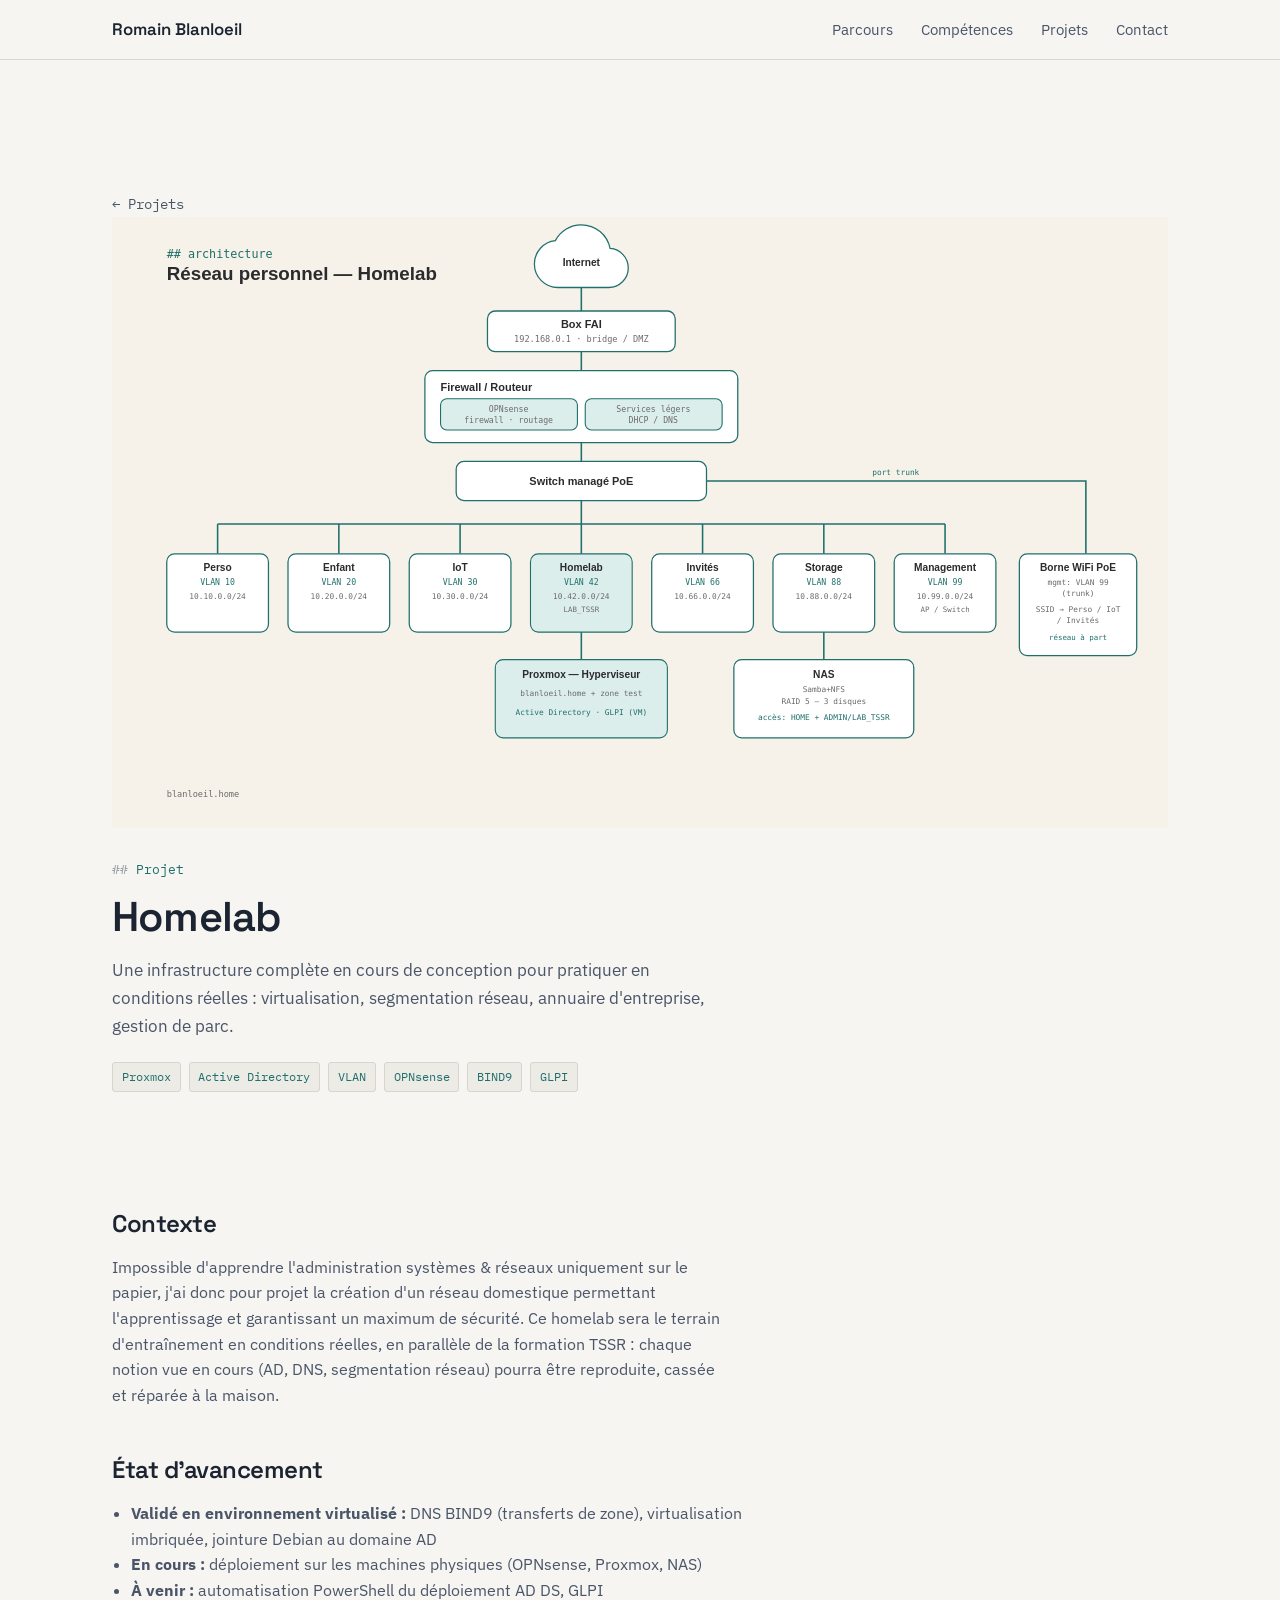
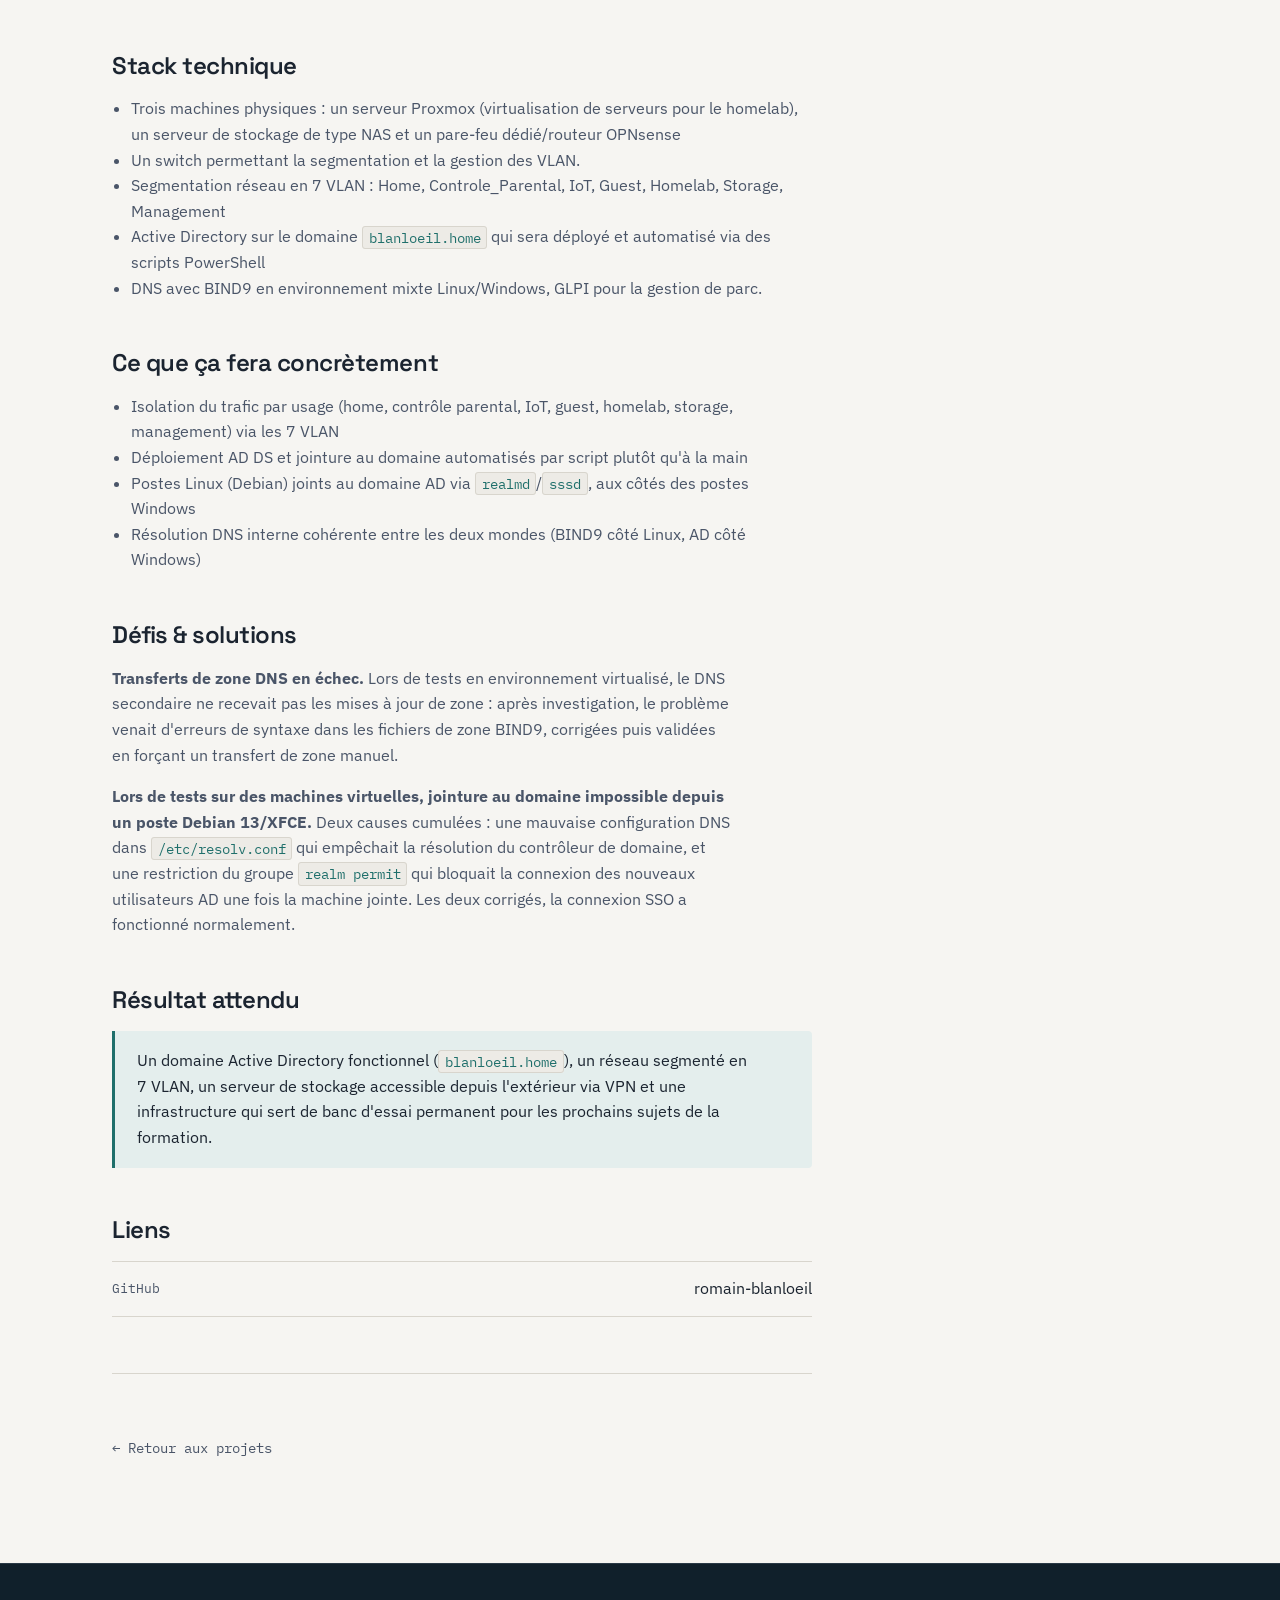
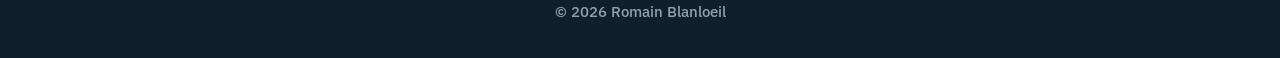
==== projets/homelab.html @ 24b36ffc "Update homelab.html with progress and corrections" ====
<!DOCTYPE html>
<html lang="fr">
<head>
<meta charset="UTF-8">
<meta name="viewport" content="width=device-width, initial-scale=1">
<title>Projet — Homelab — Romain Blanloeil</title>
<meta name="description" content="Infrastructure homelab personnelle : Proxmox, Active Directory, segmentation VLAN, BIND9, GLPI.">
<link rel="stylesheet" href="../css/style.css">
</head>
<body>

<nav class="nav">
  <div class="wrap">
    <a class="nav-name" href="../index.html">Romain Blanloeil</a>

    <input type="checkbox" id="nav-toggle" class="nav-toggle-checkbox" aria-label="Ouvrir le menu">
    <label for="nav-toggle" class="nav-toggle-btn">
      <span></span>
      <span></span>
      <span></span>
    </label>

    <ul class="nav-links">
      <li><a href="../index.html#parcours">Parcours</a></li>
      <li><a href="../index.html#competences">Compétences</a></li>
      <li><a href="../index.html#projets">Projets</a></li>
      <li><a href="../index.html#contact">Contact</a></li>
    </ul>
  </div>
</nav>

<header class="section" style="padding-bottom:0;">
  <div class="wrap">
    <a class="project-back" href="../index.html#projets">&larr; Projets</a>

     <img class="project-hero-schema-reseau" src="../assets/img/reseau-homelab.svg" alt="Aperçu du schéma réseau">
    
    <div class="project-hero-head">
      <p class="section-label">Projet</p>
      <h1>Homelab</h1>
      <p class="project-synopsis">Une infrastructure complète en cours de conception pour pratiquer en conditions réelles : virtualisation, segmentation réseau, annuaire d'entreprise, gestion de parc.</p>
      <div class="project-hero-tags">
        <span class="tag">Proxmox</span>
        <span class="tag">Active Directory</span>
        <span class="tag">VLAN</span>
        <span class="tag">OPNsense</span>
        <span class="tag">BIND9</span>
        <span class="tag">GLPI</span>
      </div>
    </div>
  </div>
</header>

<section class="section">
  <div class="wrap">
    <div class="project-content">

      <h2>Contexte</h2>
      <p>Impossible d'apprendre l'administration systèmes &amp; réseaux uniquement sur le papier, j'ai donc pour projet la création d'un réseau domestique permettant l'apprentissage et garantissant un maximum de sécurité. Ce homelab sera le terrain d'entraînement en conditions réelles, en parallèle de la formation TSSR : chaque notion vue en cours (AD, DNS, segmentation réseau) pourra être reproduite, cassée et réparée à la maison.</p>

      <h2>État d'avancement</h2>
      <ul>
        <li><strong>Validé en environnement virtualisé :</strong> DNS BIND9 (transferts de zone), virtualisation imbriquée, jointure Debian au domaine AD</li>
        <li><strong>En cours :</strong> déploiement sur les machines physiques (OPNsense, Proxmox, NAS)</li>
        <li><strong>À venir :</strong> automatisation PowerShell du déploiement AD DS, GLPI</li>
      </ul>
      
      <h2>Stack technique</h2>
      <ul>
        <li>Trois machines physiques : un serveur Proxmox (virtualisation de serveurs pour le homelab), un serveur de stockage de type NAS et un pare-feu dédié/routeur OPNsense</li>
        <li>Un switch permettant la segmentation et la gestion des VLAN.</li>
        <li>Segmentation réseau en 7 VLAN : Home, Controle_Parental, IoT, Guest, Homelab, Storage, Management</li>
        <li>Active Directory sur le domaine <code>blanloeil.home</code> qui sera déployé et automatisé via des scripts PowerShell</li>
        <li>DNS avec BIND9 en environnement mixte Linux/Windows, GLPI pour la gestion de parc.</li>
      
      </ul>

      <h2>Ce que ça fera concrètement</h2>
      <ul>
        <li>Isolation du trafic par usage (home, contrôle parental, IoT, guest, homelab, storage, management) via les 7 VLAN</li>
        <li>Déploiement AD DS et jointure au domaine automatisés par script plutôt qu'à la main</li>
        <li>Postes Linux (Debian) joints au domaine AD via <code>realmd</code>/<code>sssd</code>, aux côtés des postes Windows</li>
        <li>Résolution DNS interne cohérente entre les deux mondes (BIND9 côté Linux, AD côté Windows)</li>
      </ul>

      <h2>Défis &amp; solutions</h2>
      <p><strong>Transferts de zone DNS en échec.</strong> Lors de tests en environnement virtualisé, le DNS secondaire ne recevait pas les mises à jour de zone : après investigation, le problème venait d'erreurs de syntaxe dans les fichiers de zone BIND9, corrigées puis validées en forçant un transfert de zone manuel.</p>
      <p><strong>Lors de tests sur des machines virtuelles, jointure au domaine impossible depuis un poste Debian 13/XFCE.</strong> Deux causes cumulées : une mauvaise configuration DNS dans <code>/etc/resolv.conf</code> qui empêchait la résolution du contrôleur de domaine, et une restriction du groupe <code>realm permit</code> qui bloquait la connexion des nouveaux utilisateurs AD une fois la machine jointe. Les deux corrigés, la connexion SSO a fonctionné normalement.</p>

      <h2>Résultat attendu</h2>
      <div class="project-result">
        <p>Un domaine Active Directory fonctionnel (<code>blanloeil.home</code>), un réseau segmenté en 7 VLAN, un serveur de stockage accessible depuis l'extérieur via VPN et une infrastructure qui sert de banc d'essai permanent pour les prochains sujets de la formation.</p>
      </div>

      <h2>Liens</h2>
      <div class="project-links-list">
        <a href="https://github.com/romain-blanloeil" target="_blank" rel="noopener">
          <span>GitHub</span>
          <span>romain-blanloeil</span>
        </a>
      </div>

      <div class="project-nav-footer">
        <a class="project-back" href="../index.html#projets">&larr; Retour aux projets</a>
      </div>
    </div>
  </div>
</section>

<footer>
  <div class="wrap">
    <p>© 2026 Romain Blanloeil</p>
  </div>
</footer>
  
  <script>
  window.va = window.va || function () { (window.va.q = window.va.q || []).push(arguments); };
</script>
<script defer src="/_vercel/insights/script.js"></script>

</body>
  
</html>
---- css/style.css ----
/* ============================================
   ROMAIN BLANLOEIL — PORTFOLIO
   ============================================ */

/* Import de Space Grotesk pour les titres, IBM Plex Sans pour le corps, IBM Plex Mono pour le code */
@import url('https://fonts.googleapis.com/css2?family=IBM+Plex+Mono:wght@400;500&family=IBM+Plex+Sans:wght@400;500;600&family=Space+Grotesk:wght@500;600;700&display=swap');

:root {
  /* Couleurs */
  --paper:        #F6F5F2;
  --paper-dim:    #EDEBE6;
  --ink:          #1B2430;
  --ink-soft:     #4A5568;
  --teal:         #1F6F6B;
  --teal-soft:    #E4EEED;
  --anthracite:   #10202B;
  --anthracite-2: #16303F;
  --line:         #D8D5CD;
  --line-dark:    #2A3A47;

  /* Typo révisée : Space Grotesk pour les titres */
  --font-display: 'Space Grotesk', -apple-system, sans-serif;
  --font-body:    'IBM Plex Sans', -apple-system, sans-serif;
  --font-mono:    'IBM Plex Mono', 'Courier New', monospace;

  /* Rythme */
  --max-w: 1120px;
  --gap: clamp(1.25rem, 3vw, 2.5rem);
}

* { box-sizing: border-box; }

html {
  scroll-behavior: smooth;
}

@media (prefers-reduced-motion: reduce) {
  html { scroll-behavior: auto; }
  *, *::before, *::after {
    animation-duration: 0.01ms !important;
    transition-duration: 0.01ms !important;
  }
}

body {
  margin: 0;
  background: var(--paper);
  color: var(--ink);
  font-family: var(--font-body);
  font-size: 17px;
  line-height: 1.6;
  -webkit-font-smoothing: antialiased;
}

h1, h2, h3, h4 {
  font-family: var(--font-display);
  font-weight: 600; /* Ajusté pour Space Grotesk */
  line-height: 1.2;
  margin: 0;
  letter-spacing: -0.02em; /* Rend les titres plus compacts et modernes */
}

p { margin: 0 0 1em; max-width: 62ch; }

a {
  color: inherit;
  text-decoration: none;
}

img { max-width: 100%; display: block; }

:focus-visible {
  outline: 2px solid var(--teal);
  outline-offset: 3px;
}

.wrap {
  max-width: var(--max-w);
  margin: 0 auto;
  padding: 0 clamp(1.25rem, 4vw, 2rem);
}

.section {
  padding: clamp(3.5rem, 8vw, 6.5rem) 0;
}

.section-label {
  font-family: var(--font-mono);
  font-size: 0.8rem;
  color: var(--teal);
  margin: 0 0 0.75rem;
}

.section-label::before {
  content: '## ';
  color: var(--ink-soft);
  opacity: 0.55;
}

/* ---------- NAV ---------- */
.nav {
  position: sticky;
  top: 0;
  z-index: 50;
  background: rgba(246, 245, 242, 0.95);
  backdrop-filter: blur(6px);
  border-bottom: 1px solid var(--line);
}

.nav .wrap {
  display: flex;
  align-items: center;
  justify-content: space-between;
  padding-top: 1rem;
  padding-bottom: 1rem;
}

.nav-name {
  font-family: var(--font-display);
  font-weight: 600;
  font-size: 1.05rem;
  z-index: 60;
}

.nav-links {
  display: flex;
  gap: clamp(1rem, 3vw, 1.75rem);
  list-style: none;
  margin: 0;
  padding: 0;
  font-size: 0.92rem;
}

.nav-links a {
  color: var(--ink-soft);
  border-bottom: 1px solid transparent;
  padding-bottom: 2px;
  transition: color 0.15s, border-color 0.15s;
}

.nav-links a:hover,
.nav-links a:focus-visible {
  color: var(--teal);
  border-color: var(--teal);
}

/* Navigation Mobile (Pure CSS Toggle) */
.nav-toggle-checkbox { display: none; }
.nav-toggle-btn { display: none; cursor: pointer; z-index: 60; }

@media (max-width: 700px) {
  .nav-toggle-btn {
    display: flex;
    flex-direction: column;
    gap: 5px;
  }

  .nav-toggle-btn span {
    width: 24px;
    height: 2px;
    background-color: var(--ink);
    transition: transform 0.2s, opacity 0.2s;
  }

  .nav-links {
    display: flex;
    flex-direction: column;
    position: absolute;
    top: 100%;
    left: 0;
    right: 0;
    background: var(--paper);
    border-bottom: 1px solid var(--line);
    padding: 1.5rem 2rem;
    gap: 1.2rem;
    transform: translateY(-150%);
    transition: transform 0.3s ease-in-out;
    opacity: 0;
    pointer-events: none;
  }

  .nav-toggle-checkbox:checked ~ .nav-links {
    transform: translateY(0);
    opacity: 1;
    pointer-events: auto;
  }

  .nav-toggle-checkbox:checked ~ .nav-toggle-btn span:nth-child(1) {
    transform: translateY(7px) rotate(45deg);
  }
  .nav-toggle-checkbox:checked ~ .nav-toggle-btn span:nth-child(2) {
    opacity: 0;
  }
  .nav-toggle-checkbox:checked ~ .nav-toggle-btn span:nth-child(3) {
    transform: translateY(-7px) rotate(-45deg);
  }
}

/* ---------- HERO ---------- */
.hero {
  padding-top: clamp(3rem, 8vw, 5rem);
  padding-bottom: clamp(3rem, 8vw, 5rem);
}

.hero .wrap {
  display: grid;
  grid-template-columns: 1.3fr 0.9fr;
  gap: var(--gap);
  align-items: center;
}

@media (max-width: 800px) {
  .hero .wrap {
    grid-template-columns: 1fr;
  }
  .hero-photo { order: -1; max-width: 220px; margin: 0 0 1.5rem; }
}

.hero-eyebrow {
  font-family: var(--font-mono);
  font-size: 0.82rem;
  color: var(--teal);
  margin-bottom: 1rem;
}

.hero h1 {
  font-size: clamp(2rem, 4.2vw, 3.2rem);
  letter-spacing: -0.02em;
  max-width: 17ch;
}

.hero h1 .accent {
  color: var(--teal);
}

.hero-sub {
  margin-top: 1.4rem;
  font-size: 1.08rem;
  color: var(--ink-soft);
  max-width: 46ch;
}

.hero-tags {
  display: flex;
  flex-wrap: wrap;
  gap: 0.5rem;
  margin-top: 1.6rem;
}

.tag {
  font-family: var(--font-mono);
  font-size: 0.78rem;
  color: var(--teal);
  border: 1px solid var(--line);
  padding: 0.25rem 0.55rem;
  border-radius: 3px;
  background: var(--paper-dim);
}

.hero-cta {
  display: flex;
  flex-wrap: wrap;
  gap: 0.9rem;
  margin-top: 2.2rem;
}

.btn {
  display: inline-flex;
  align-items: center;
  gap: 0.5rem;
  font-family: var(--font-body);
  font-size: 0.95rem;
  font-weight: 500;
  padding: 0.75rem 1.4rem;
  border-radius: 3px;
  border: 1px solid transparent;
  cursor: pointer;
  transition: transform 0.12s ease, background 0.15s;
}

.btn:hover { transform: translateY(-1px); }

.btn-primary {
  background: var(--anthracite);
  color: var(--paper);
}
.btn-primary:hover { background: var(--anthracite-2); }

.btn-outline {
  background: transparent;
  border-color: var(--ink);
  color: var(--ink);
}
.btn-outline:hover { background: var(--paper-dim); }

.hero-photo {
  justify-self: center;
  max-width: 320px;
  width: 100%;
}

.hero-photo img {
  width: 100%;
  height: auto;
  aspect-ratio: 1 / 1;
  object-fit: cover;
  object-position: center 30%;
  border-radius: 6px;
  border: 1px solid var(--line);
}

/* ---------- PARCOURS (timeline) ---------- */
.timeline {
  list-style: none;
  margin: 2.5rem 0 0;
  padding: 0;
  border-left: 1px solid var(--line);
}

.timeline-item {
  position: relative;
  padding: 0 0 2.5rem 2.2rem;
}

.timeline-item:last-child { padding-bottom: 0; }

.timeline-num {
  position: absolute;
  left: -0.86rem;
  top: 0;
  width: 1.7rem;
  height: 1.7rem;
  border-radius: 50%;
  background: var(--paper);
  border: 1px solid var(--teal);
  color: var(--teal);
  font-family: var(--font-mono);
  font-size: 0.72rem;
  display: flex;
  align-items: center;
  justify-content: center;
}

.timeline-period {
  font-family: var(--font-mono);
  font-size: 0.8rem;
  color: var(--teal);
  margin-bottom: 0.3rem;
}

.timeline-item h3 {
  font-size: 1.2rem;
  margin-bottom: 0.4rem;
}

.timeline-item p { color: var(--ink-soft); margin-bottom: 0; }

/* ---------- COMPETENCES ---------- */
.skills-grid {
  display: grid;
  grid-template-columns: repeat(3, 1fr);
  gap: 1px;
  background: var(--line);
  border: 1px solid var(--line);
  margin-top: 2.5rem;
}

@media (max-width: 760px) {
  .skills-grid { grid-template-columns: repeat(2, 1fr); }
}

@media (max-width: 480px) {
  .skills-grid { grid-template-columns: 1fr; }
}

.skill-card {
  background: var(--paper);
  padding: 1.5rem;
}

.skill-card h3 {
  font-size: 0.95rem;
  font-family: var(--font-mono);
  font-weight: 500;
  color: var(--teal);
  margin-bottom: 0.8rem;
}

.skill-card ul {
  margin: 0;
  padding: 0;
  list-style: none;
  color: var(--ink-soft);
  font-size: 0.94rem;
}

.skill-card li { padding: 0.2rem 0; }

.softskills {
  margin-top: var(--gap);
  padding-top: var(--gap);
  border-top: 1px solid var(--line);
  display: grid;
  grid-template-columns: repeat(auto-fit, minmax(220px, 1fr));
  gap: 1.5rem;
}

.softskill h4 {
  font-size: 1.05rem;
  font-weight: 600;
  margin-bottom: 0.3rem;
}

.softskill p {
  font-size: 0.92rem;
  color: var(--ink-soft);
  margin: 0;
}

/* ---------- CERTIFICATIONS ---------- */
.certs {
  margin-top: var(--gap);
  padding-top: var(--gap);
  border-top: 1px solid var(--line);
}

.certs h3 {
  font-size: 1.3rem;
  margin-top: 0.3rem;
}

.certs-grid {
  display: grid;
  grid-template-columns: repeat(auto-fit, minmax(200px, 1fr));
  gap: 1rem;
  margin-top: 1.5rem;
}

.cert-card {
  border: 1px solid var(--line);
  padding: 1.2rem;
  border-radius: 4px;
  background: var(--paper);
}

.cert-card .cert-name {
  font-weight: 600;
  margin-bottom: 0.5rem;
  display: flex;
  align-items: baseline;
  gap: 0.5rem;
}

.cert-card .cert-name::before {
  content: '- [ ]';
  font-family: var(--font-mono);
  font-weight: 400;
  color: var(--line-dark);
  font-size: 0.85rem;
}

.cert-status {
  display: inline-flex;
  align-items: center;
  gap: 0.4rem;
  font-family: var(--font-mono);
  font-size: 0.76rem;
  color: var(--ink-soft);
}

.cert-status.status-cours {
  color: var(--teal);
  font-weight: 500;
}

.cert-status.status-projet {
  color: var(--ink-soft);
}

.cert-status.status-standby {
  color: var(--ink-soft);
  opacity: 0.7;
  font-style: italic;
}

/* ---------- PROJETS ---------- */
.projects-grid {
  display: grid;
  grid-template-columns: repeat(auto-fit, minmax(280px, 1fr));
  gap: 1.5rem;
  margin-top: 2.5rem;
}

.project-card {
  border: 1px solid var(--line);
  border-radius: 4px;
  overflow: hidden;
  background: var(--paper);
  display: flex;
  flex-direction: column;
  box-shadow: 0 4px 12px rgba(0, 0, 0, 0.05);
  transition: border-color 0.15s, transform 0.15s, box-shadow 0.15s;
}

.project-card:hover,
.project-card:focus-visible {
  border-color: var(--teal);
  transform: translateY(-2px);
  box-shadow: 0 8px 20px rgba(0, 0, 0, 0.1);
}

.project-thumb {
  aspect-ratio: 16 / 10;
  background: var(--anthracite);
  display: flex;
  align-items: center;
  justify-content: center;
  color: var(--paper-dim);
  font-family: var(--font-mono);
  font-size: 0.85rem;
  border-bottom: 1px solid var(--line);
  overflow: hidden;
}

.project-thumb img {
  width: 100%;
  height: 100%;
  object-fit: cover;
  display: block;
}

.project-body {
  padding: 1.3rem;
  flex: 1;
  display: flex;
  flex-direction: column;
}

.project-body h3 {
  font-size: 1.15rem;
  margin-bottom: 0.5rem;
}

.project-body p {
  font-size: 0.93rem;
  color: var(--ink-soft);
  flex: 1;
}

.project-tags {
  display: flex;
  flex-wrap: wrap;
  gap: 0.4rem;
  margin-top: 1rem;
}

.project-tags .tag { font-size: 0.72rem; padding: 0.2rem 0.5rem; }

/* ---------- CONTACT ---------- */
.contact {
  background: var(--anthracite);
  color: var(--paper);
}

.contact .section-label { color: #7FC6C2; }

.contact h2 { color: var(--paper); }

.contact-intro {
  color: #B8C4CC;
  max-width: 50ch;
  margin-top: 0.8rem;
}

.contact-grid {
  display: grid;
  grid-template-columns: 1fr 1fr;
  gap: var(--gap);
  margin-top: 2.5rem;
}

@media (max-width: 760px) {
  .contact-grid { grid-template-columns: 1fr; }
}

.contact form {
  display: flex;
  flex-direction: column;
  gap: 1rem;
}

.field label {
  display: block;
  font-family: var(--font-mono);
  font-size: 0.78rem;
  color: #8FA3AF;
  margin-bottom: 0.4rem;
}

.field input,
.field textarea {
  width: 100%;
  background: var(--anthracite-2);
  border: 1px solid var(--line-dark);
  color: var(--paper);
  padding: 0.7rem 0.85rem;
  border-radius: 3px;
  font-family: var(--font-body);
  font-size: 0.95rem;
}

.field textarea { resize: vertical; min-height: 110px; }

.field input:focus-visible,
.field textarea:focus-visible {
  outline: 2px solid var(--teal);
  outline-offset: 1px;
}

.contact .btn-primary {
  background: var(--teal);
  align-self: flex-start;
}
.contact .btn-primary:hover { background: #26847F; }

.contact-links {
  display: flex;
  flex-direction: column;
  gap: 1.1rem;
}

.contact-link {
  display: flex;
  justify-content: space-between;
  align-items: center;
  padding: 0.9rem 0;
  border-bottom: 1px solid var(--line-dark);
  font-size: 0.98rem;
}

.contact-link span:first-child { color: #8FA3AF; font-family: var(--font-mono); font-size: 0.8rem; }

.contact-link:hover span:last-child { color: #7FC6C2; }

footer {
  background: var(--anthracite);
  color: #8FA3AF;
  padding: 2.2rem 0;
  border-top: 1px solid var(--line-dark);
  text-align: center;
}

footer p {
  margin: 0 auto;
  max-width: 100%;
  font-size: 0.92rem;
  font-weight: 500;
}

/* ============================================
   PAGES PROJETS DÉDIÉES
   ============================================ */

.project-back {
  display: inline-flex;
  align-items: center;
  gap: 0.4rem;
  font-family: var(--font-mono);
  font-size: 0.85rem;
  color: var(--ink-soft);
  margin-top: 2rem;
  transition: color 0.15s;
}

.project-back:hover { color: var(--teal); }

.project-hero-banner {
  width: 100%;
  aspect-ratio: 16 / 9;
  object-fit: cover;
  border-radius: 6px;
  border: 1px solid var(--line);
  margin-top: 1.5rem;
}

.project-hero-banner-placeholder {
  width: 100%;
  aspect-ratio: 16 / 9;
  border-radius: 6px;
  border: 1px solid var(--line);
  margin-top: 1.5rem;
  background: var(--anthracite);
  color: var(--paper-dim);
  display: flex;
  align-items: center;
  justify-content: center;
  font-family: var(--font-mono);
  font-size: 0.9rem;
  text-align: center;
  padding: 1rem;
}

.project-hero-head {
  margin-top: 2rem;
  max-width: 70ch;
}

.project-hero-head h1 {
  font-size: clamp(1.8rem, 3.6vw, 2.6rem);
}

.project-synopsis {
  font-size: 1.08rem;
  color: var(--ink-soft);
  margin-top: 0.9rem;
}

.project-hero-tags {
  display: flex;
  flex-wrap: wrap;
  gap: 0.5rem;
  margin-top: 1.4rem;
}

.project-content {
  max-width: 70ch;
  margin-top: 1rem;
}

.project-content h2 {
  font-size: 1.5rem;
  margin-top: 3rem;
  margin-bottom: 1rem;
}

.project-content h2:first-of-type { margin-top: 0; }

.project-content p,
.project-content li {
  color: var(--ink-soft);
  font-size: 1rem;
}

.project-content ul {
  margin: 0 0 1em;
  padding-left: 1.2rem;
}

.project-result {
  background: var(--teal-soft);
  border-left: 3px solid var(--teal);
  border-radius: 0 4px 4px 0;
  padding: 1.1rem 1.4rem;
  margin-top: 1rem;
}

.project-result p {
  color: var(--ink);
  margin: 0;
}

.project-links-list {
  display: flex;
  flex-direction: column;
  gap: 0;
  margin-top: 1rem;
  border-top: 1px solid var(--line);
}

.project-links-list a {
  display: flex;
  justify-content: space-between;
  align-items: center;
  padding: 0.9rem 0;
  border-bottom: 1px solid var(--line);
  font-size: 0.98rem;
  color: var(--ink);
  transition: color 0.15s;
}

.project-links-list a:hover { color: var(--teal); }

.project-links-list a span:first-child {
  font-family: var(--font-mono);
  font-size: 0.8rem;
  color: var(--ink-soft);
}

.project-nav-footer {
  margin-top: 3.5rem;
  padding-top: 2rem;
  border-top: 1px solid var(--line);
}

.project-content code {
  font-family: var(--font-mono);
  font-size: 0.88em;
  background: var(--paper-dim);
  border: 1px solid var(--line);
  border-radius: 3px;
  padding: 0.1rem 0.35rem;
  color: var(--teal);
}
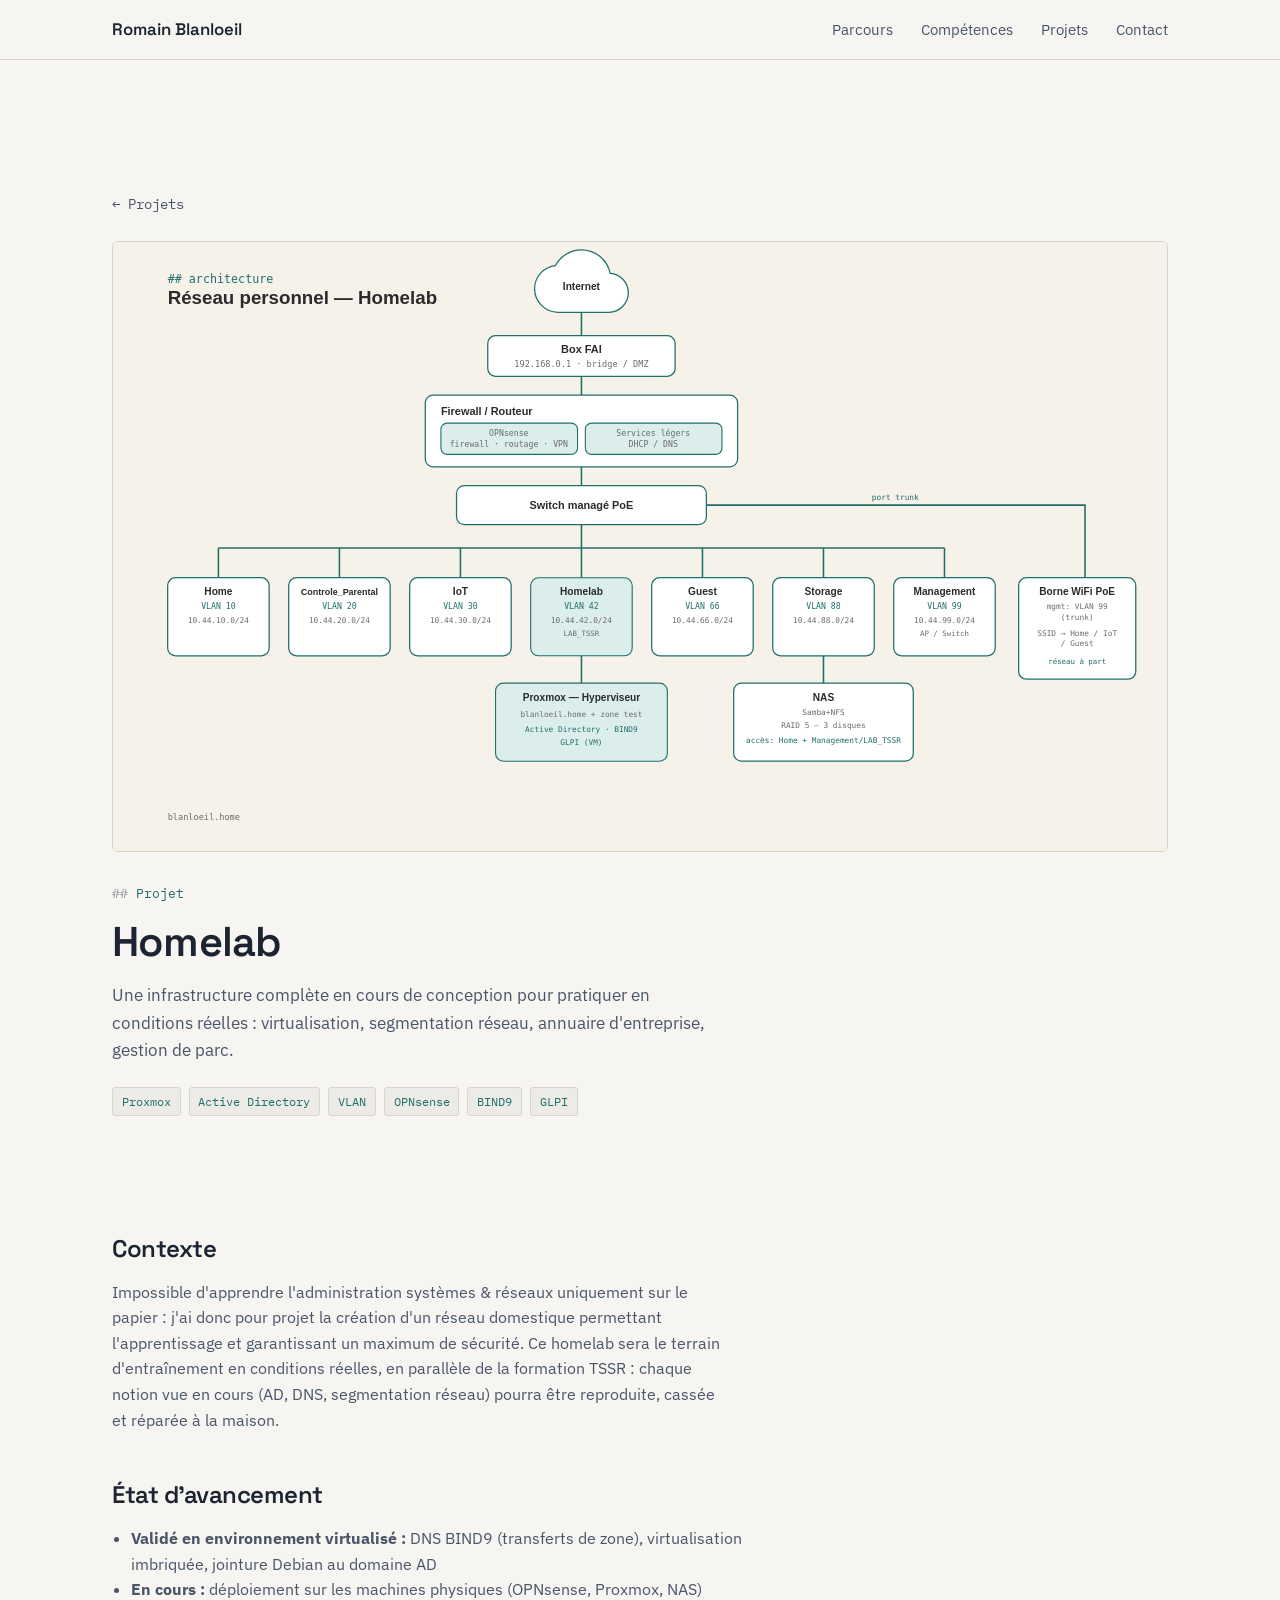
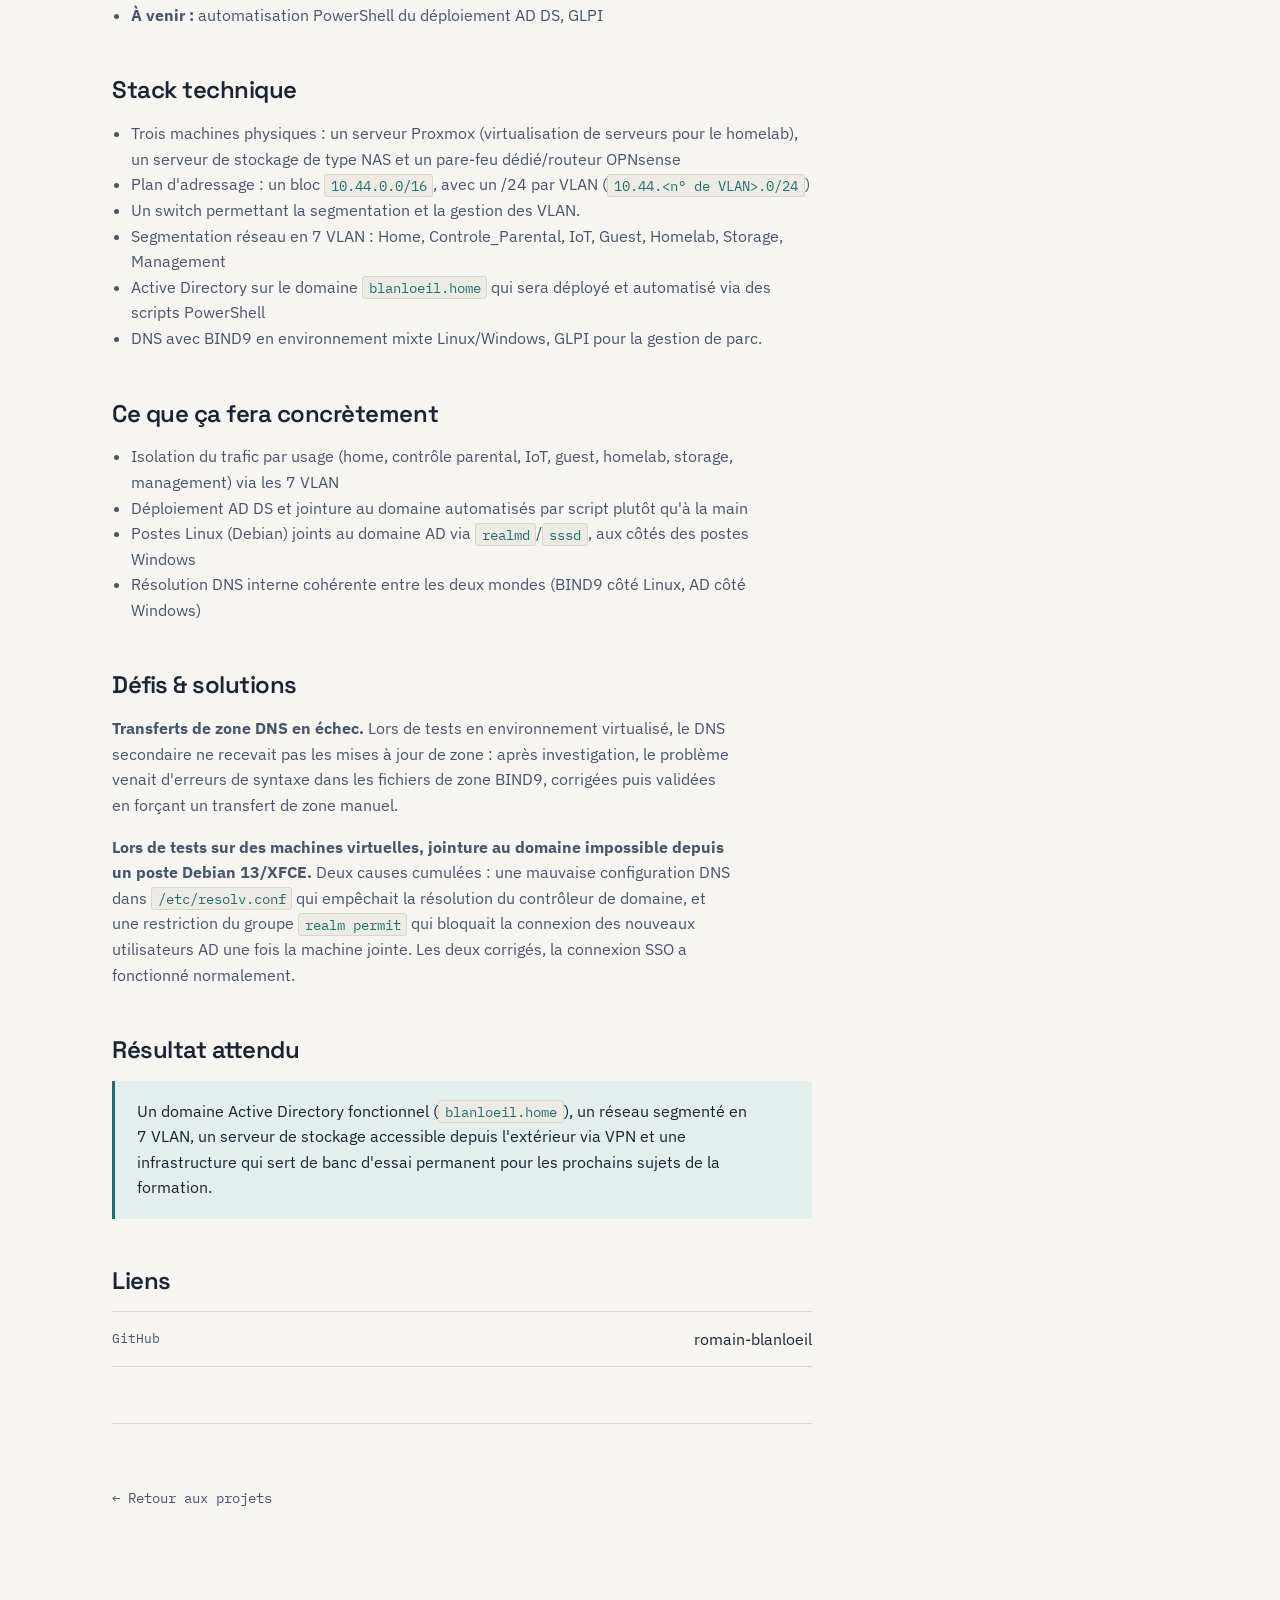
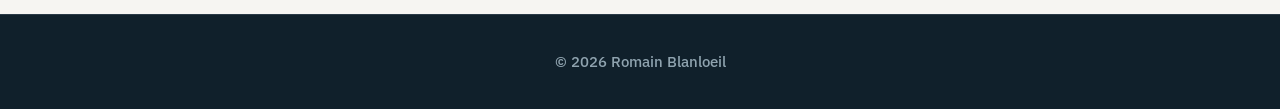
==== commit 11bac30a: "Refactor project description for clarity" ====
--- a/projets/homelab.html
+++ b/projets/homelab.html
@@ -56,7 +56,7 @@
     <div class="project-content">
 
       <h2>Contexte</h2>
-      <p>Impossible d'apprendre l'administration systèmes &amp; réseaux uniquement sur le papier, j'ai donc pour projet la création d'un réseau domestique permettant l'apprentissage et garantissant un maximum de sécurité. Ce homelab sera le terrain d'entraînement en conditions réelles, en parallèle de la formation TSSR : chaque notion vue en cours (AD, DNS, segmentation réseau) pourra être reproduite, cassée et réparée à la maison.</p>
+      <p>Impossible d'apprendre l'administration systèmes &amp; réseaux uniquement sur le papier : j'ai donc pour projet la création d'un réseau domestique permettant l'apprentissage et garantissant un maximum de sécurité. Ce homelab sera le terrain d'entraînement en conditions réelles, en parallèle de la formation TSSR : chaque notion vue en cours (AD, DNS, segmentation réseau) pourra être reproduite, cassée et réparée à la maison.</p>
 
       <h2>État d'avancement</h2>
       <ul>
@@ -68,6 +68,7 @@
       <h2>Stack technique</h2>
       <ul>
         <li>Trois machines physiques : un serveur Proxmox (virtualisation de serveurs pour le homelab), un serveur de stockage de type NAS et un pare-feu dédié/routeur OPNsense</li>
+        <li>Plan d'adressage : un bloc <code>10.44.0.0/16</code>, avec un /24 par VLAN (<code>10.44.&lt;n° de VLAN&gt;.0/24</code>)</li>
         <li>Un switch permettant la segmentation et la gestion des VLAN.</li>
         <li>Segmentation réseau en 7 VLAN : Home, Controle_Parental, IoT, Guest, Homelab, Storage, Management</li>
         <li>Active Directory sur le domaine <code>blanloeil.home</code> qui sera déployé et automatisé via des scripts PowerShell</li>
--- a/css/style.css
+++ b/css/style.css
@@ -529,6 +529,14 @@
   display: block;
 }
 
+.project-hero-schema-reseau {
+   width: 100%;
+   height: auto;
+   margin-top: 1.5rem;
+   border: 1px solid var(--line);
+   border-radius: 6px;
+}
+
 .project-body {
   padding: 1.3rem;
   flex: 1;
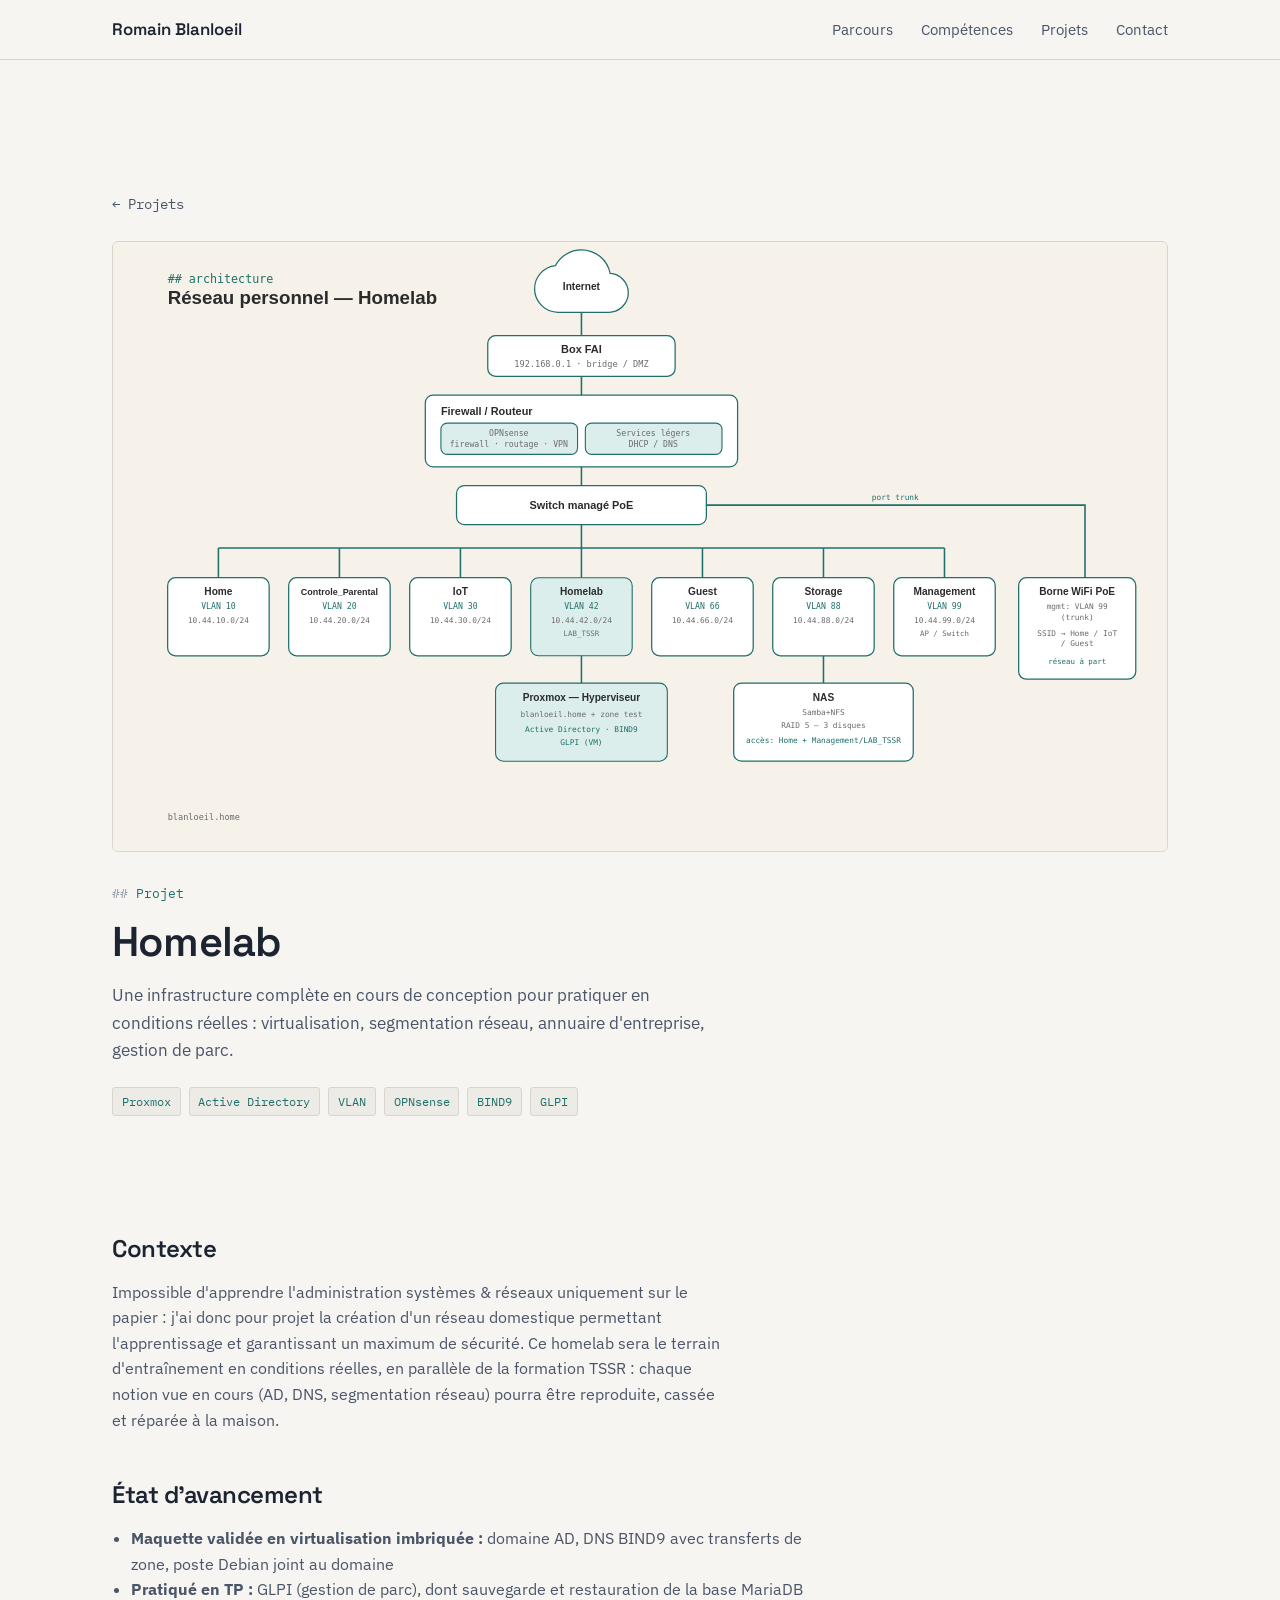
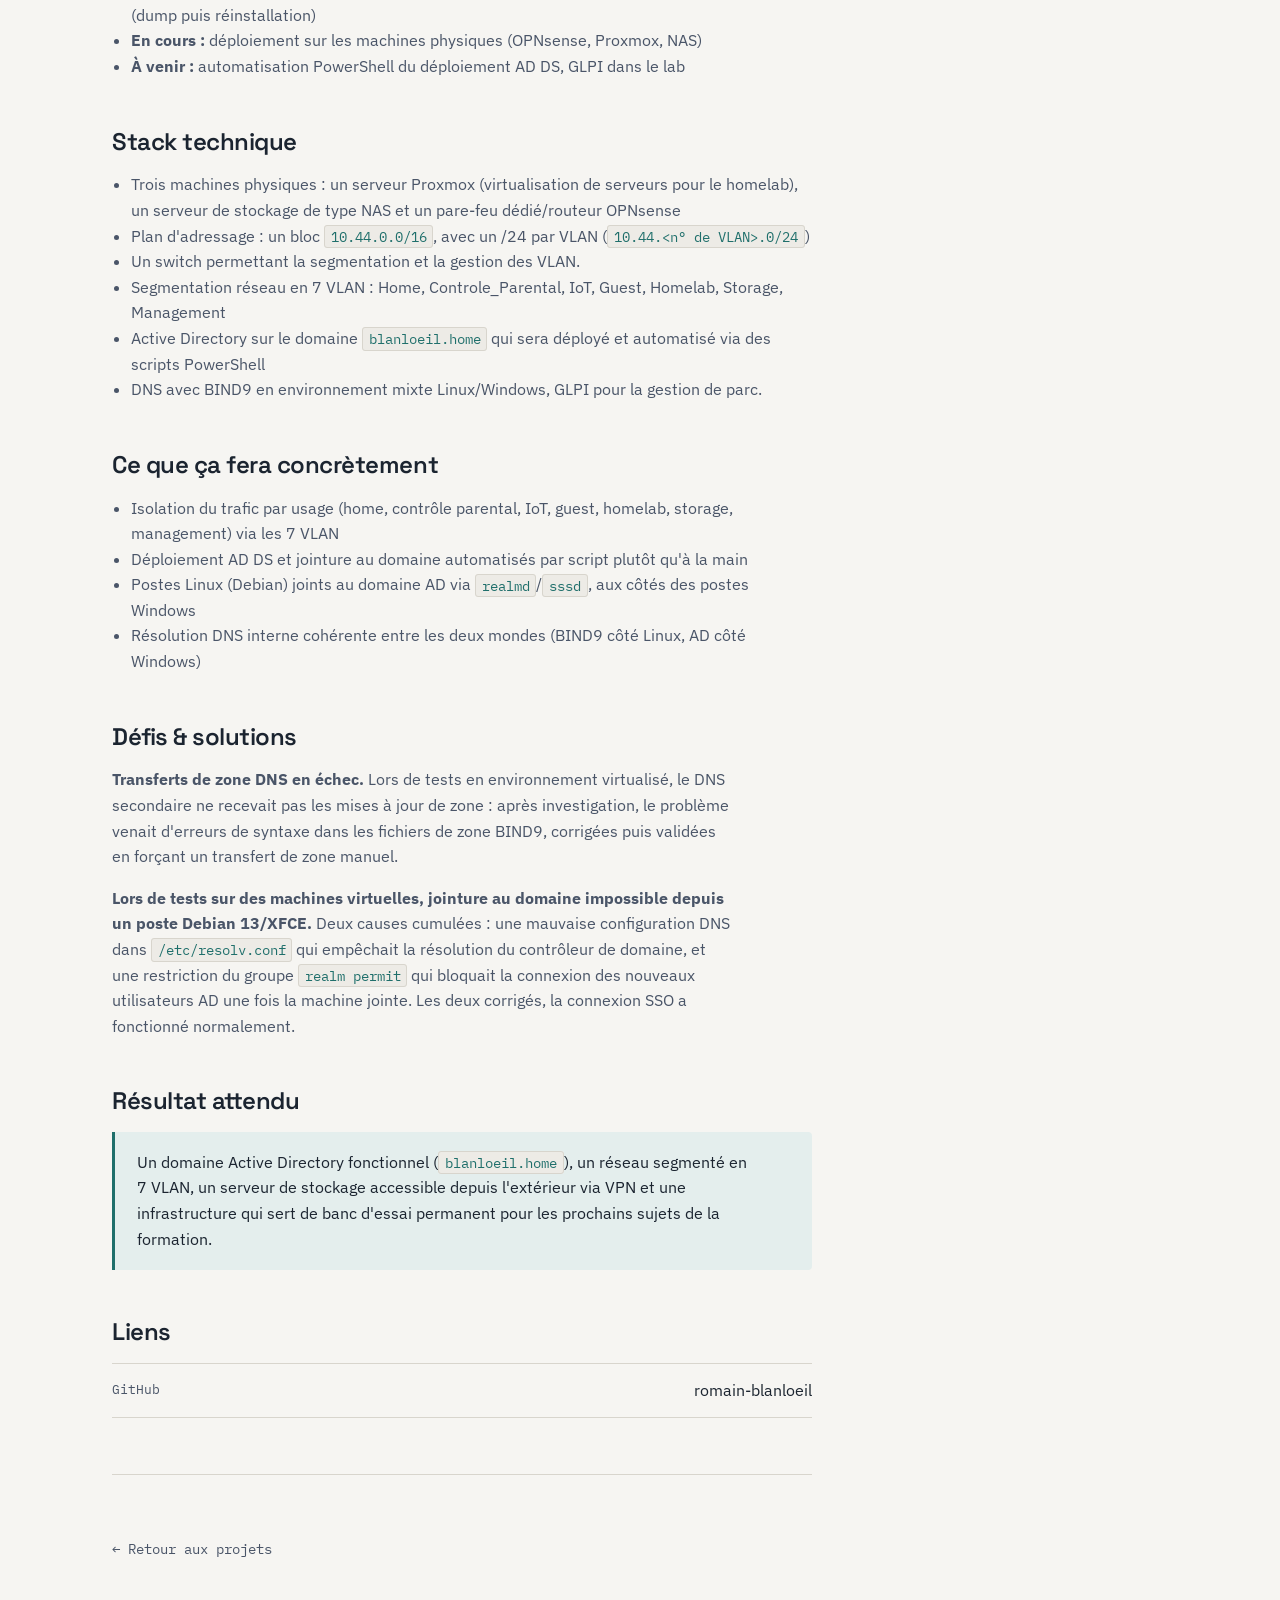
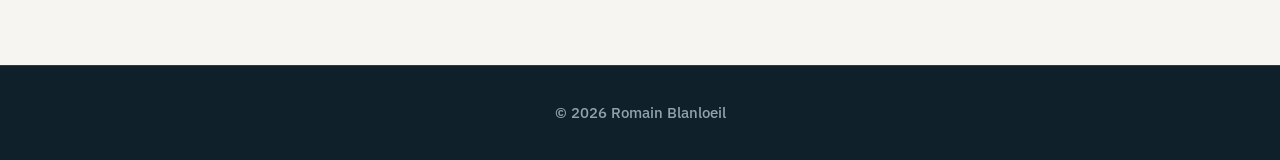
==== commit 9ac81fda: "Update progress description in homelab.html" ====
--- a/projets/homelab.html
+++ b/projets/homelab.html
@@ -60,9 +60,10 @@
 
       <h2>État d'avancement</h2>
       <ul>
-        <li><strong>Validé en environnement virtualisé :</strong> DNS BIND9 (transferts de zone), virtualisation imbriquée, jointure Debian au domaine AD</li>
+        <li><strong>Maquette validée en virtualisation imbriquée :</strong> domaine AD, DNS BIND9 avec transferts de zone, poste Debian joint au domaine</li>
+        <li><strong>Pratiqué en TP :</strong> GLPI (gestion de parc), dont sauvegarde et restauration de la base MariaDB (dump puis réinstallation)</li>
         <li><strong>En cours :</strong> déploiement sur les machines physiques (OPNsense, Proxmox, NAS)</li>
-        <li><strong>À venir :</strong> automatisation PowerShell du déploiement AD DS, GLPI</li>
+        <li><strong>À venir :</strong> automatisation PowerShell du déploiement AD DS, GLPI dans le lab</li>
       </ul>
       
       <h2>Stack technique</h2>
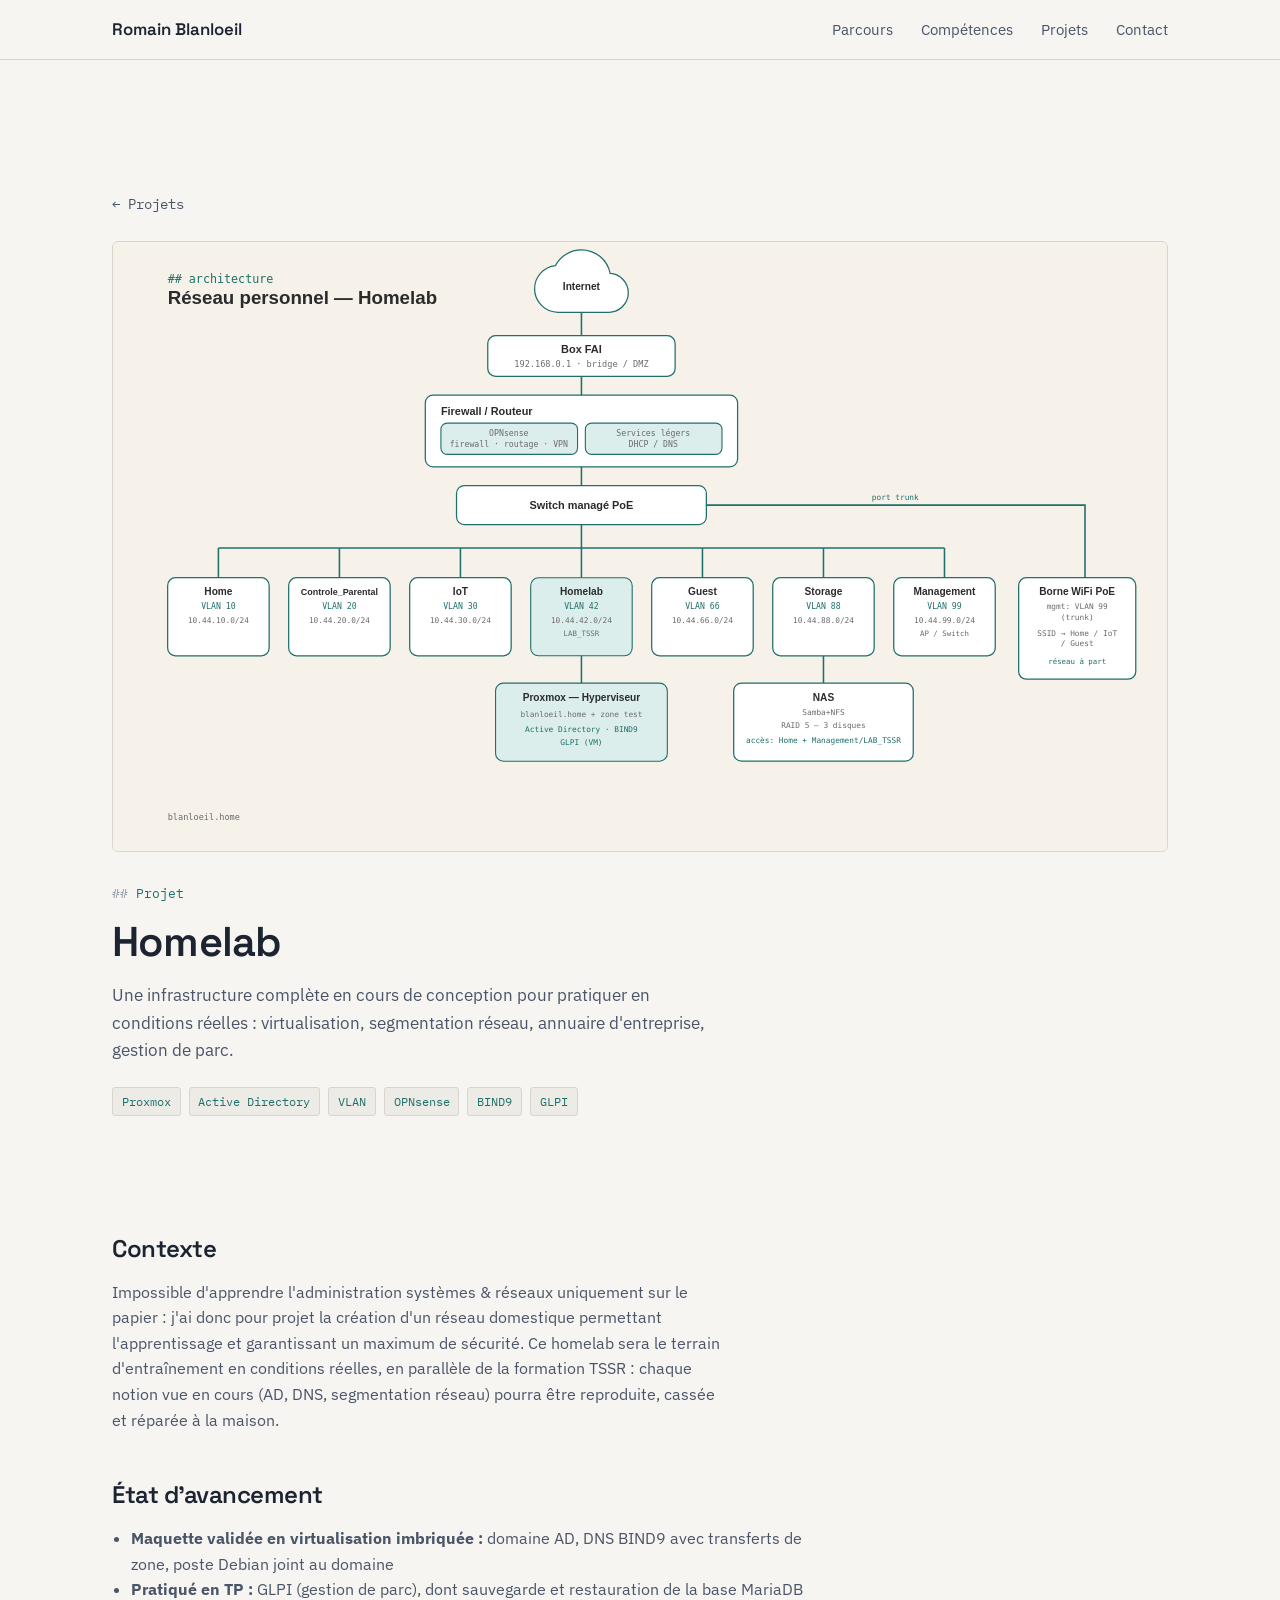
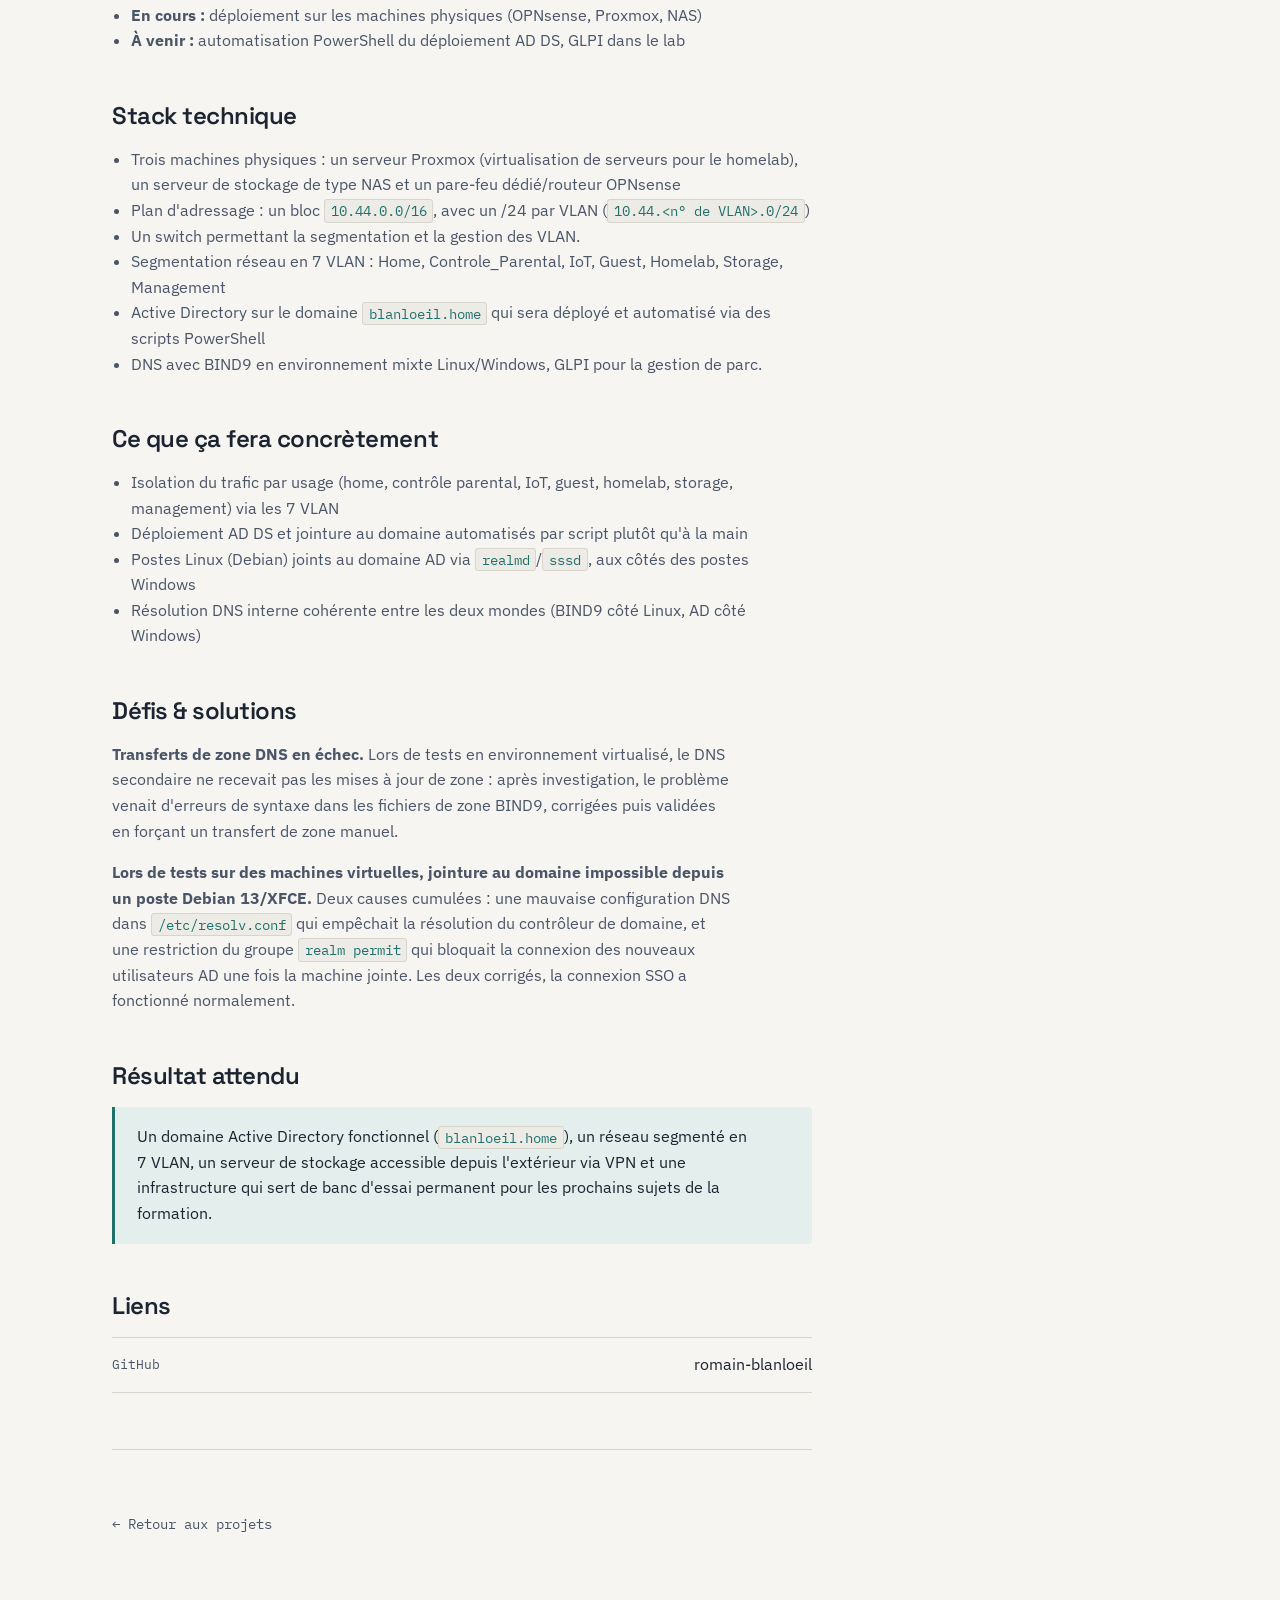
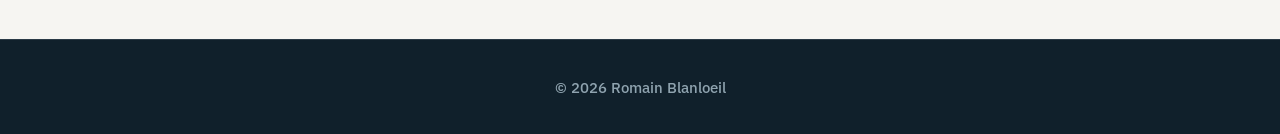
==== commit 5968419a: "Simplify GLPI backup description in homelab.html Removed redundant details about MariaDB backup proc" ====
--- a/projets/homelab.html
+++ b/projets/homelab.html
@@ -61,7 +61,7 @@
       <h2>État d'avancement</h2>
       <ul>
         <li><strong>Maquette validée en virtualisation imbriquée :</strong> domaine AD, DNS BIND9 avec transferts de zone, poste Debian joint au domaine</li>
-        <li><strong>Pratiqué en TP :</strong> GLPI (gestion de parc), dont sauvegarde et restauration de la base MariaDB (dump puis réinstallation)</li>
+        <li><strong>Pratiqué en TP :</strong> GLPI (gestion de parc), dont sauvegarde et restauration de la base MariaDB</li>
         <li><strong>En cours :</strong> déploiement sur les machines physiques (OPNsense, Proxmox, NAS)</li>
         <li><strong>À venir :</strong> automatisation PowerShell du déploiement AD DS, GLPI dans le lab</li>
       </ul>
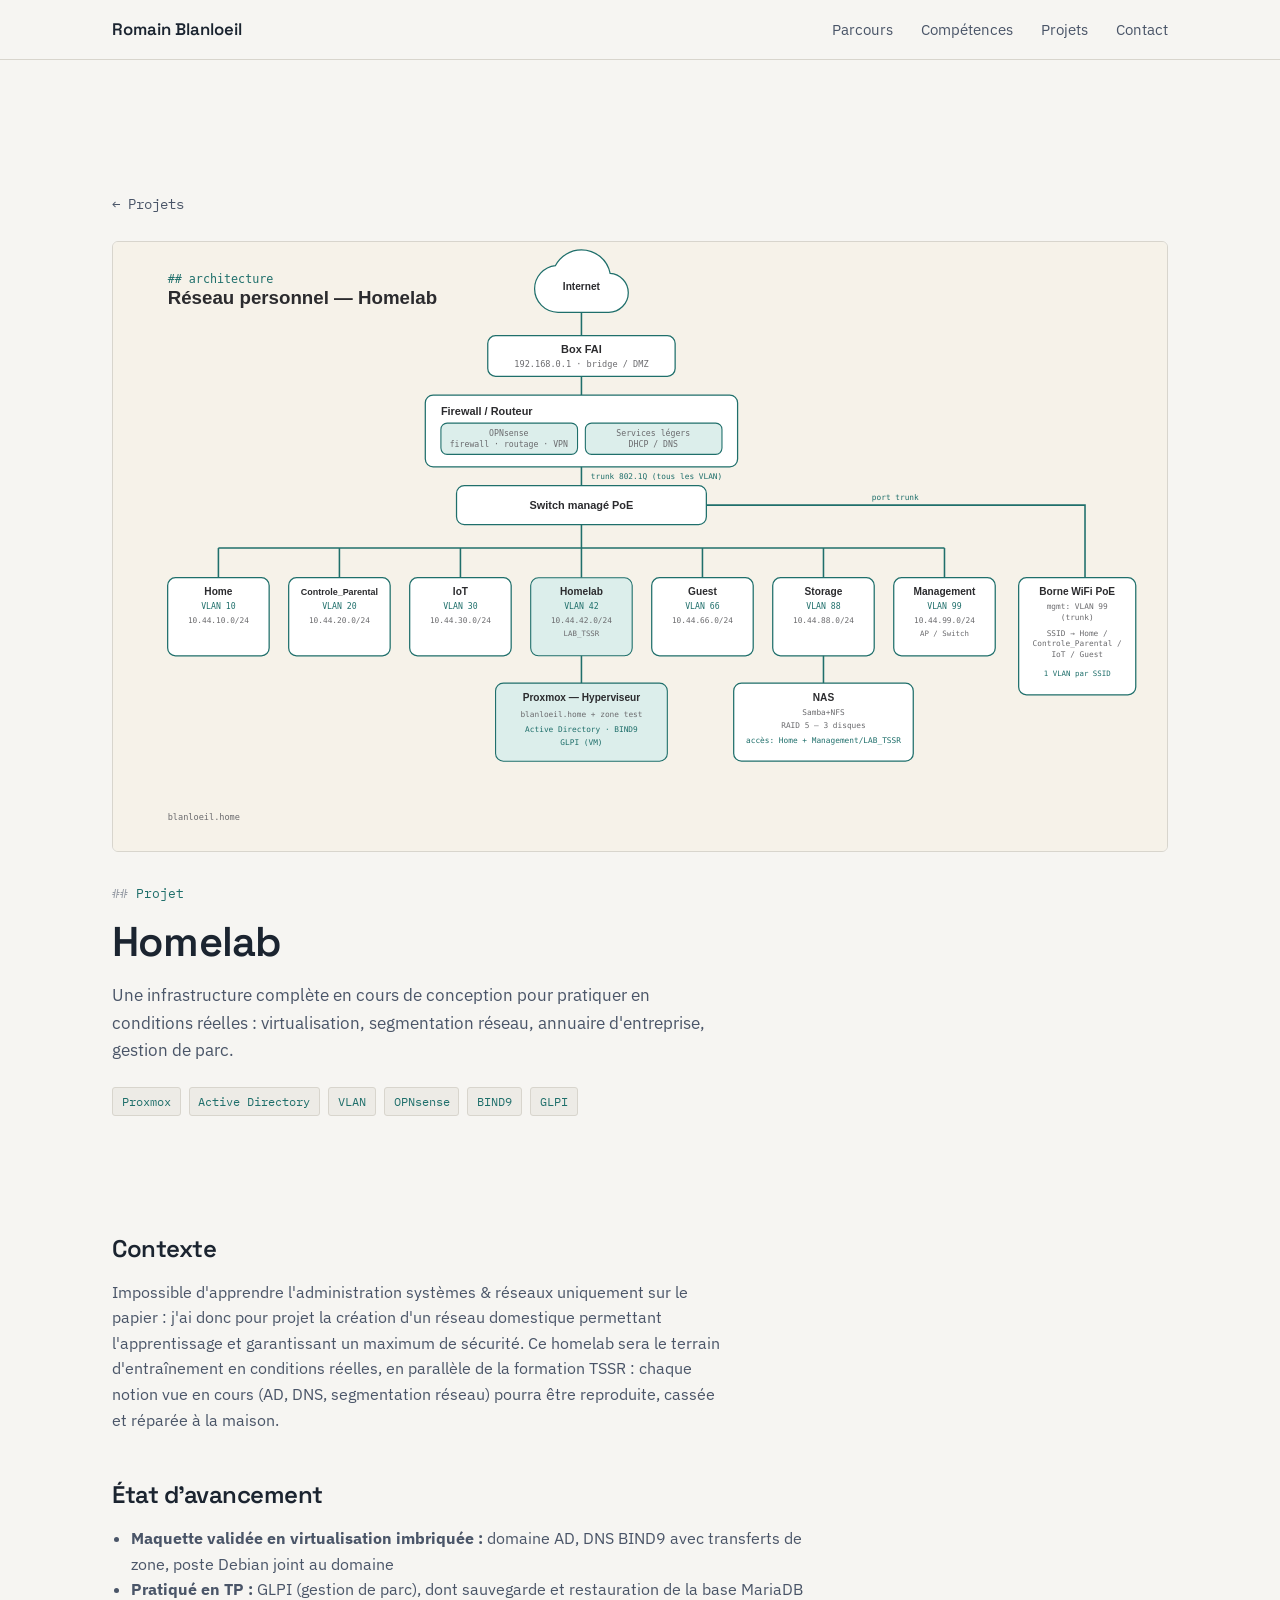
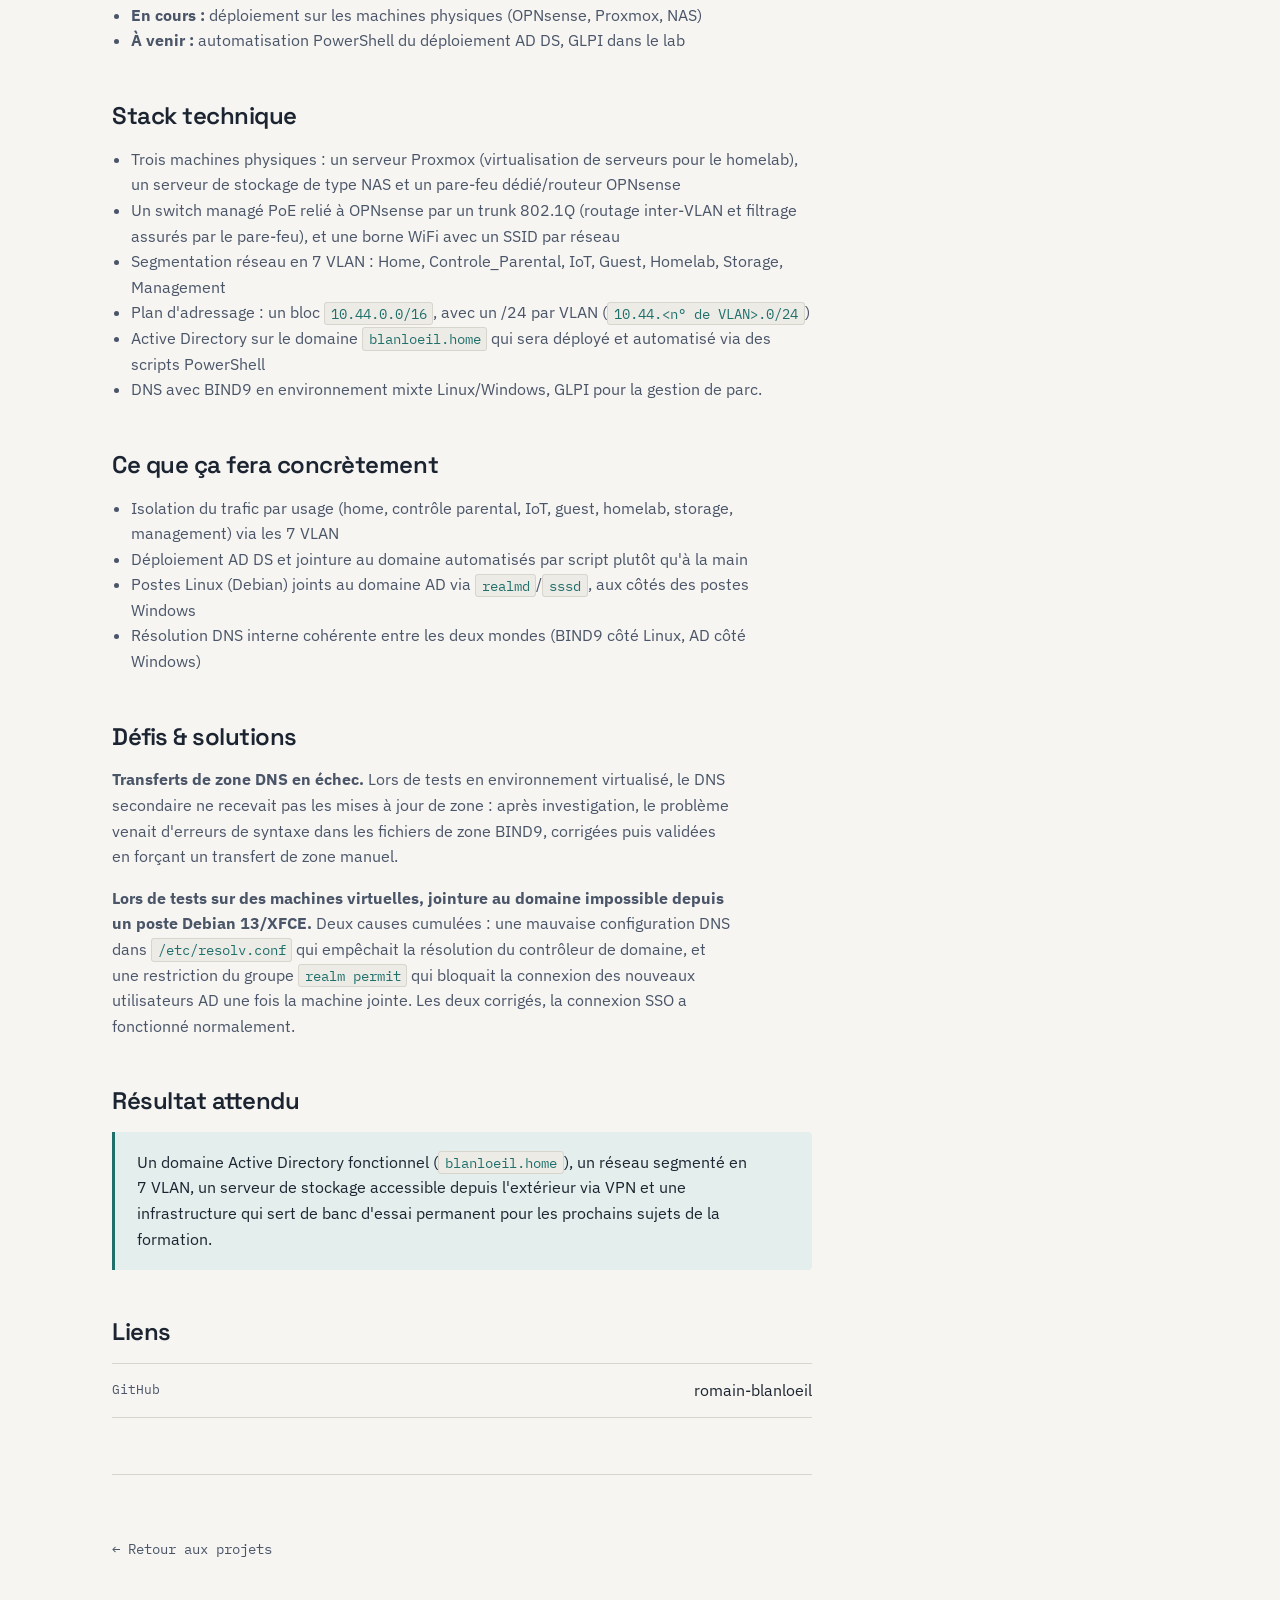
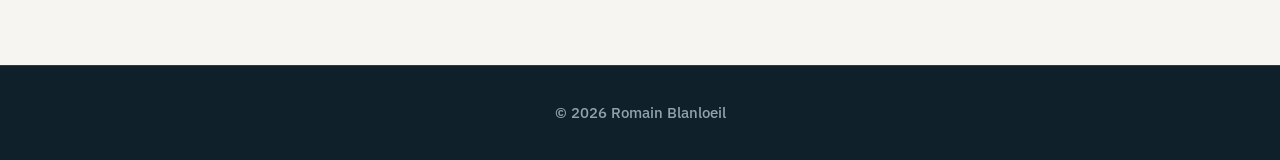
==== commit b39307b5: "Update network configuration details in homelab.html" ====
--- a/projets/homelab.html
+++ b/projets/homelab.html
@@ -69,9 +69,9 @@
       <h2>Stack technique</h2>
       <ul>
         <li>Trois machines physiques : un serveur Proxmox (virtualisation de serveurs pour le homelab), un serveur de stockage de type NAS et un pare-feu dédié/routeur OPNsense</li>
+        <li>Un switch managé PoE relié à OPNsense par un trunk 802.1Q (routage inter-VLAN et filtrage assurés par le pare-feu), et une borne WiFi avec un SSID par réseau</li>
+        <li>Segmentation réseau en 7 VLAN : Home, Controle_Parental, IoT, Guest, Homelab, Storage, Management</li>
         <li>Plan d'adressage : un bloc <code>10.44.0.0/16</code>, avec un /24 par VLAN (<code>10.44.&lt;n° de VLAN&gt;.0/24</code>)</li>
-        <li>Un switch permettant la segmentation et la gestion des VLAN.</li>
-        <li>Segmentation réseau en 7 VLAN : Home, Controle_Parental, IoT, Guest, Homelab, Storage, Management</li>
         <li>Active Directory sur le domaine <code>blanloeil.home</code> qui sera déployé et automatisé via des scripts PowerShell</li>
         <li>DNS avec BIND9 en environnement mixte Linux/Windows, GLPI pour la gestion de parc.</li>
       
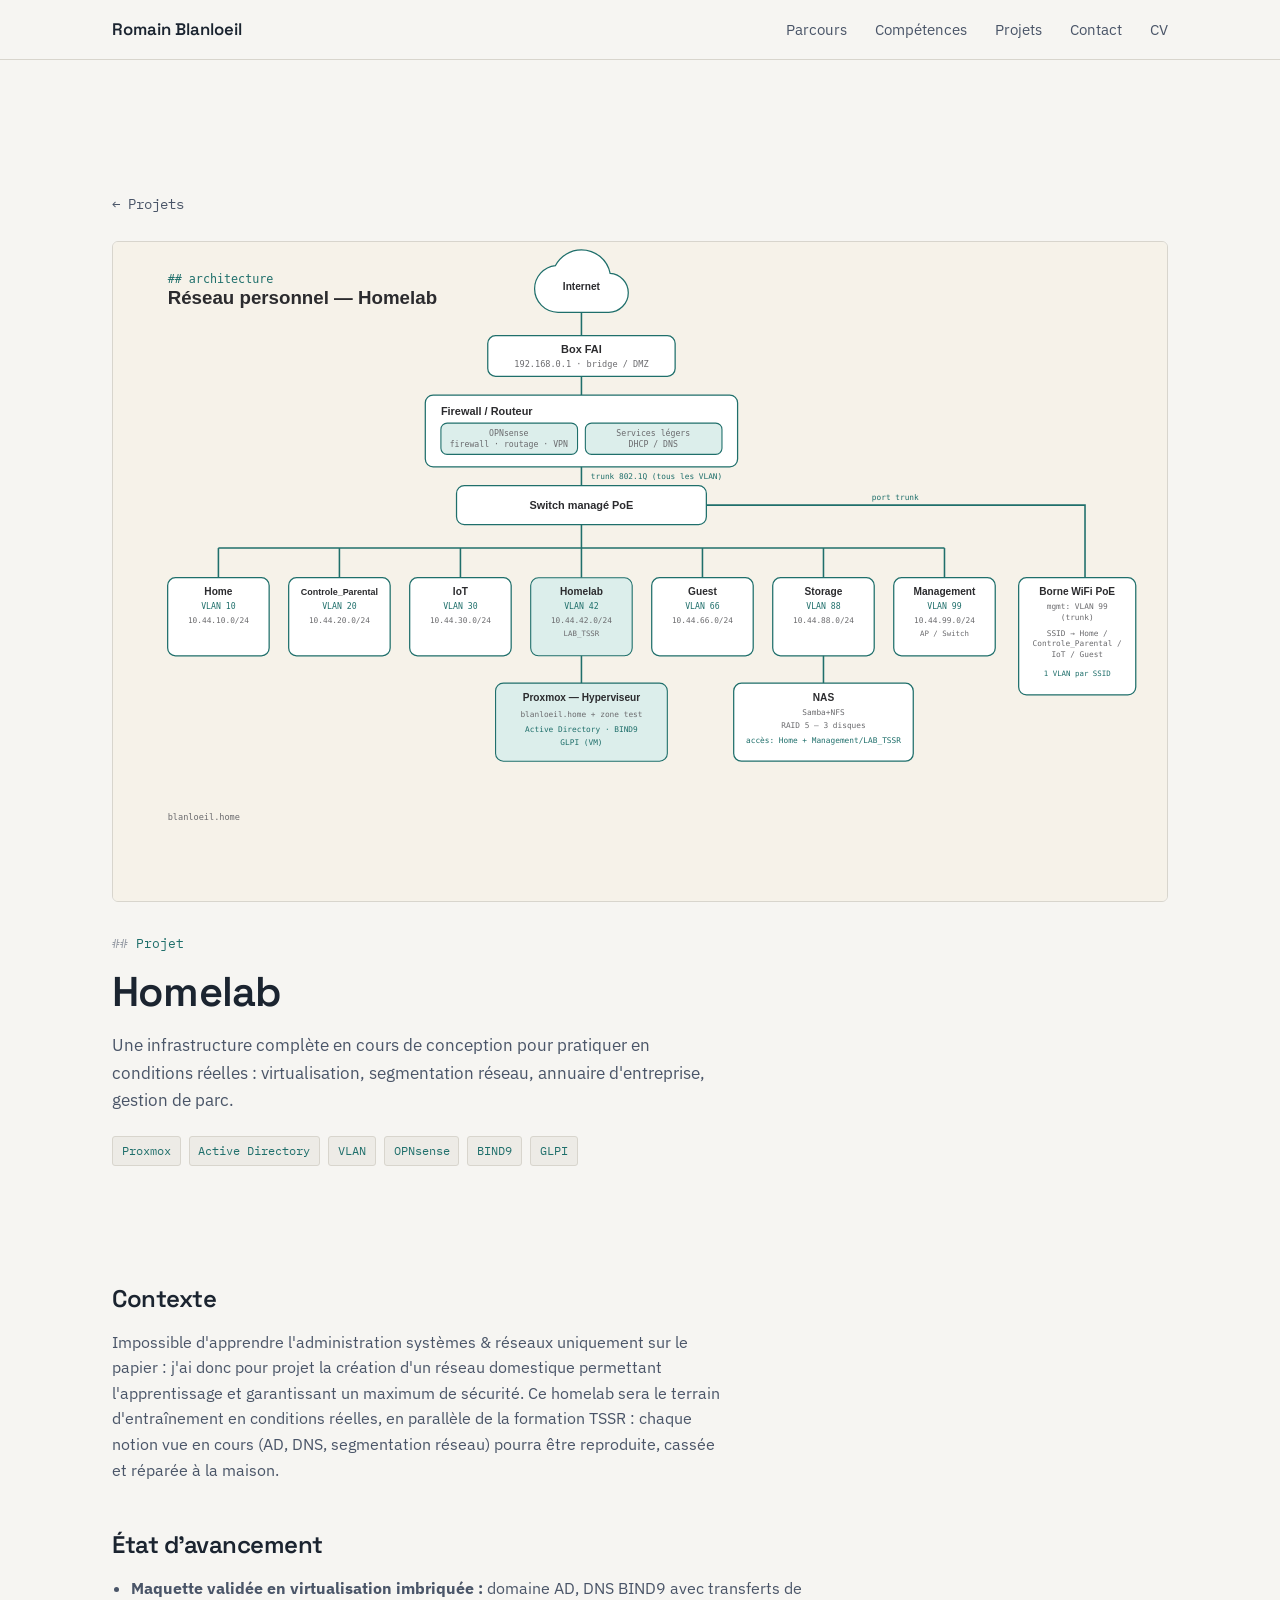
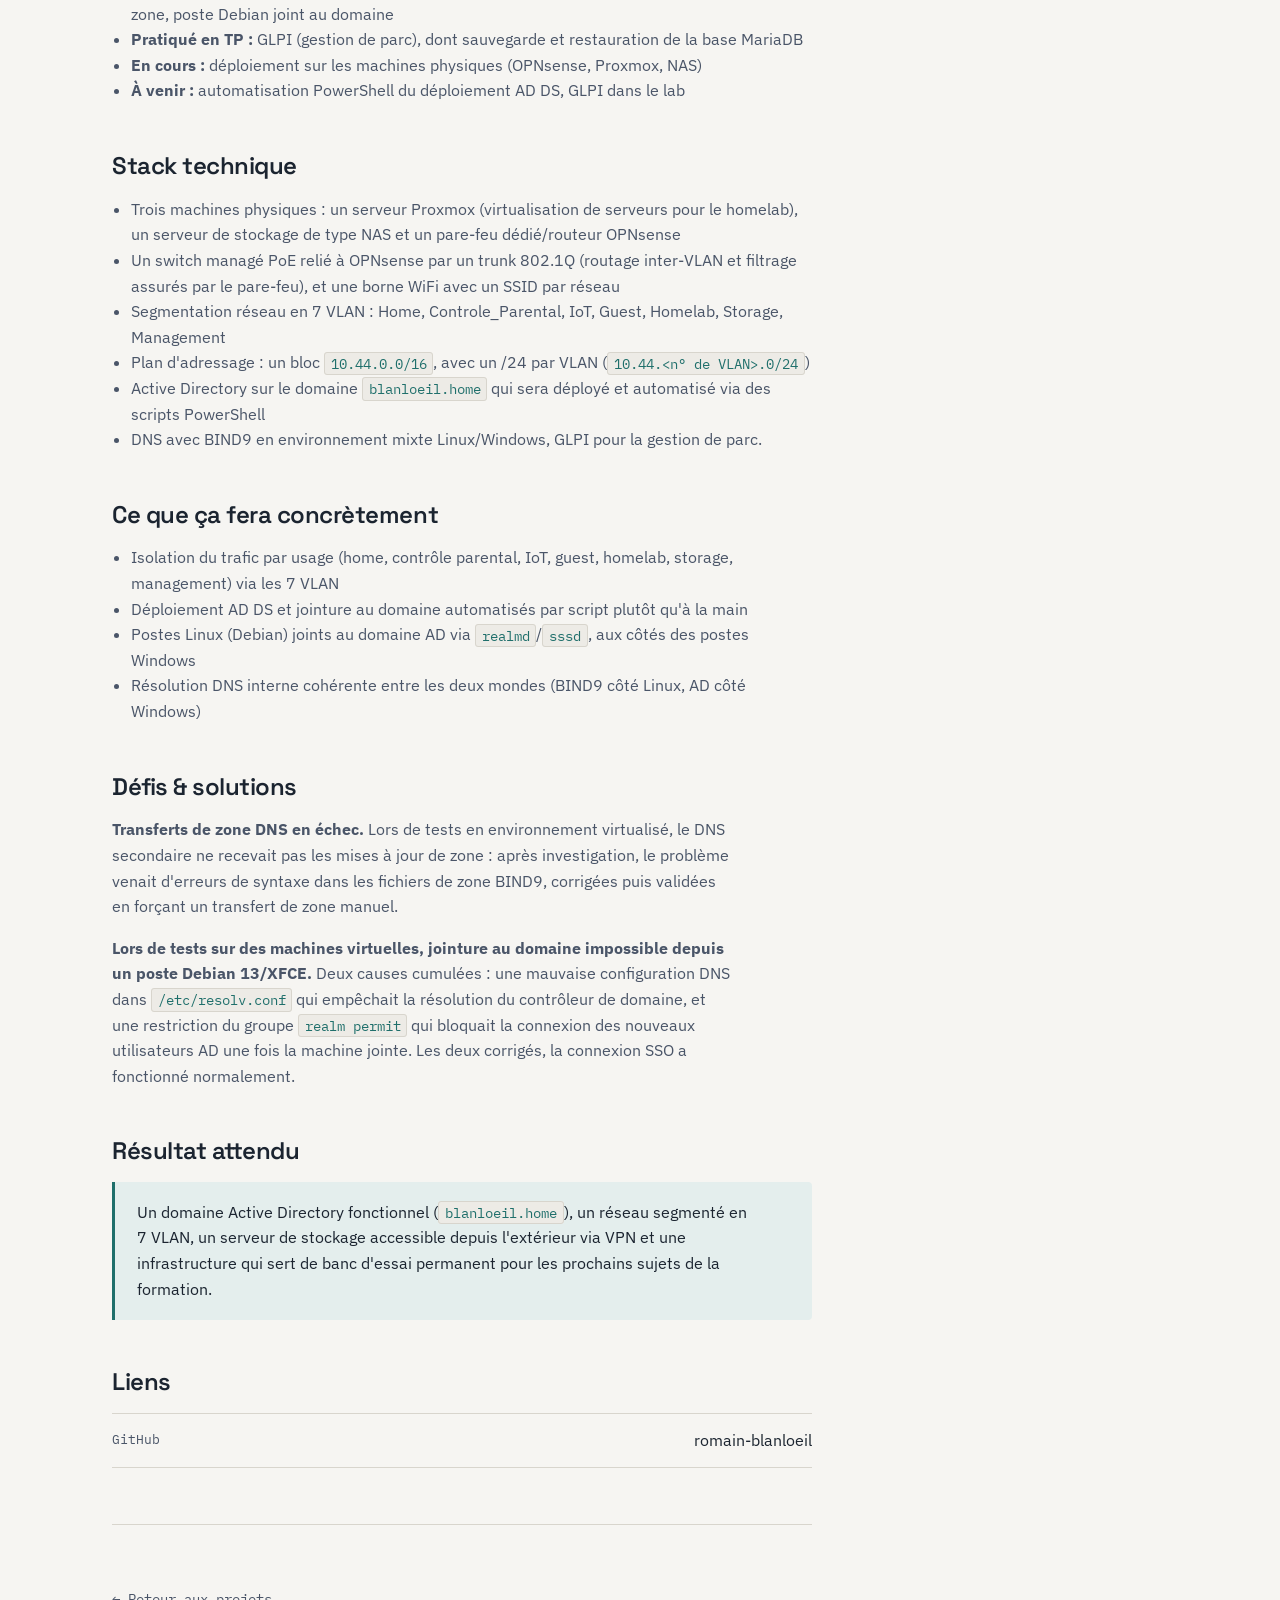
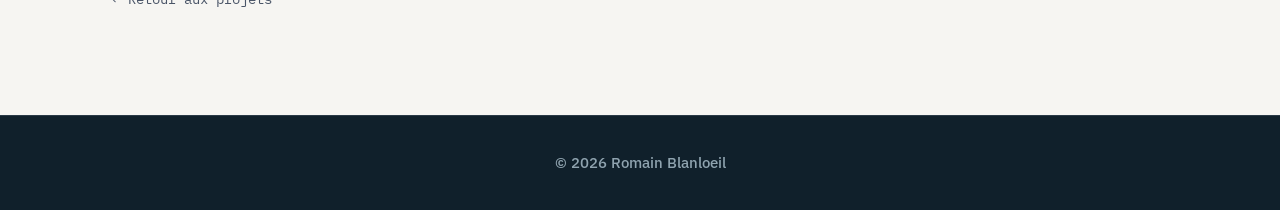
==== commit 03a0b7a5: "Add CV link to navigation in homelab.html" ====
--- a/projets/homelab.html
+++ b/projets/homelab.html
@@ -25,6 +25,7 @@
       <li><a href="../index.html#competences">Compétences</a></li>
       <li><a href="../index.html#projets">Projets</a></li>
       <li><a href="../index.html#contact">Contact</a></li>
+      <li><a class="nav-cv" href="assets/cv-romain-blanloeil.pdf" target="_blank" rel="noopener">CV</a></li>
     </ul>
   </div>
 </nav>
@@ -33,9 +34,11 @@
   <div class="wrap">
     <a class="project-back" href="../index.html#projets">&larr; Projets</a>
 
-     <img class="project-hero-schema-reseau" src="../assets/img/reseau-homelab.svg" alt="Aperçu du schéma réseau">
-    
-    <div class="project-hero-head">
+    <a href="../assets/img/reseau-homelab.svg" target="_blank" rel="noopener">
+      <img class="project-hero-schema-reseau" src="../assets/img/reseau-homelab.svg" alt="Schéma réseau du homelab : 7 VLAN, OPNsense, Proxmox, NAS, borne WiFi">
+    </a>
+
+<div class="project-hero-head">
       <p class="section-label">Projet</p>
       <h1>Homelab</h1>
       <p class="project-synopsis">Une infrastructure complète en cours de conception pour pratiquer en conditions réelles : virtualisation, segmentation réseau, annuaire d'entreprise, gestion de parc.</p>
--- a/css/style.css
+++ b/css/style.css
@@ -535,6 +535,7 @@
    margin-top: 1.5rem;
    border: 1px solid var(--line);
    border-radius: 6px;
+   cursor: zoom-in;
 }
 
 .project-body {
